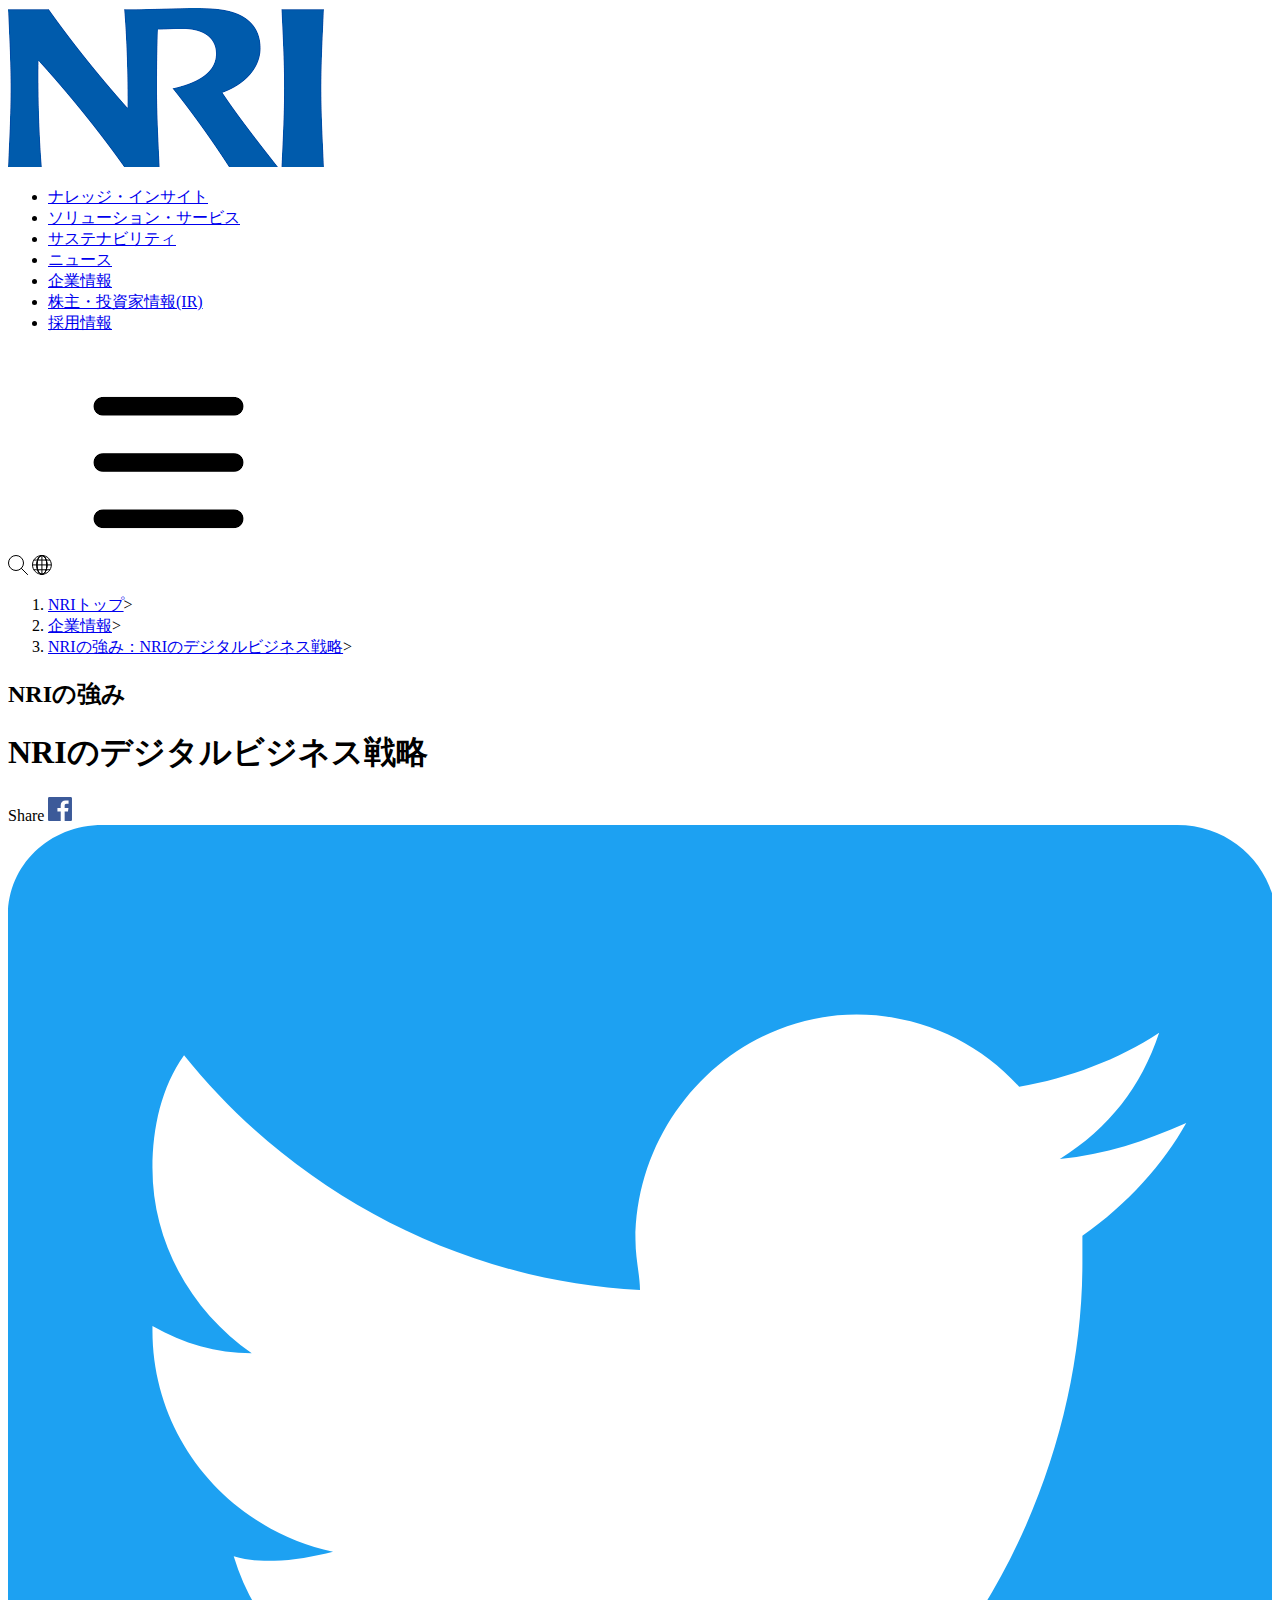
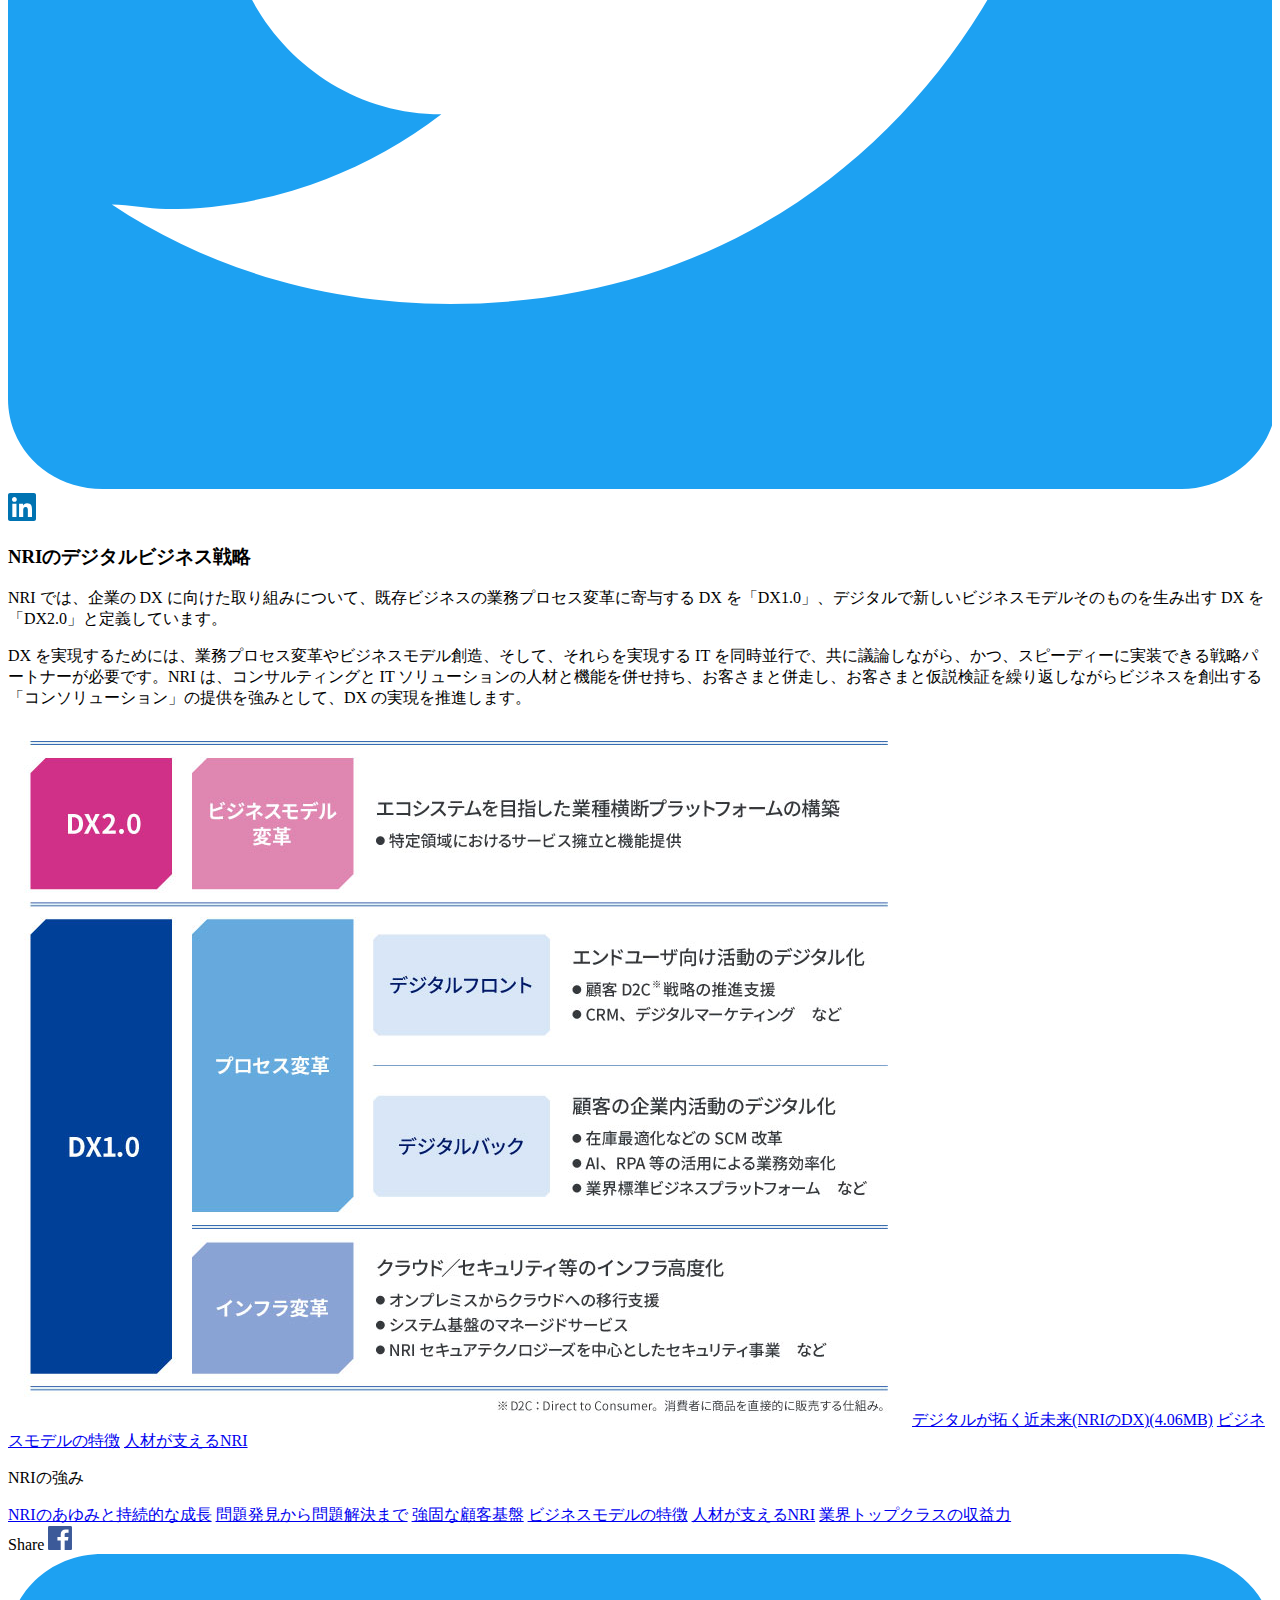
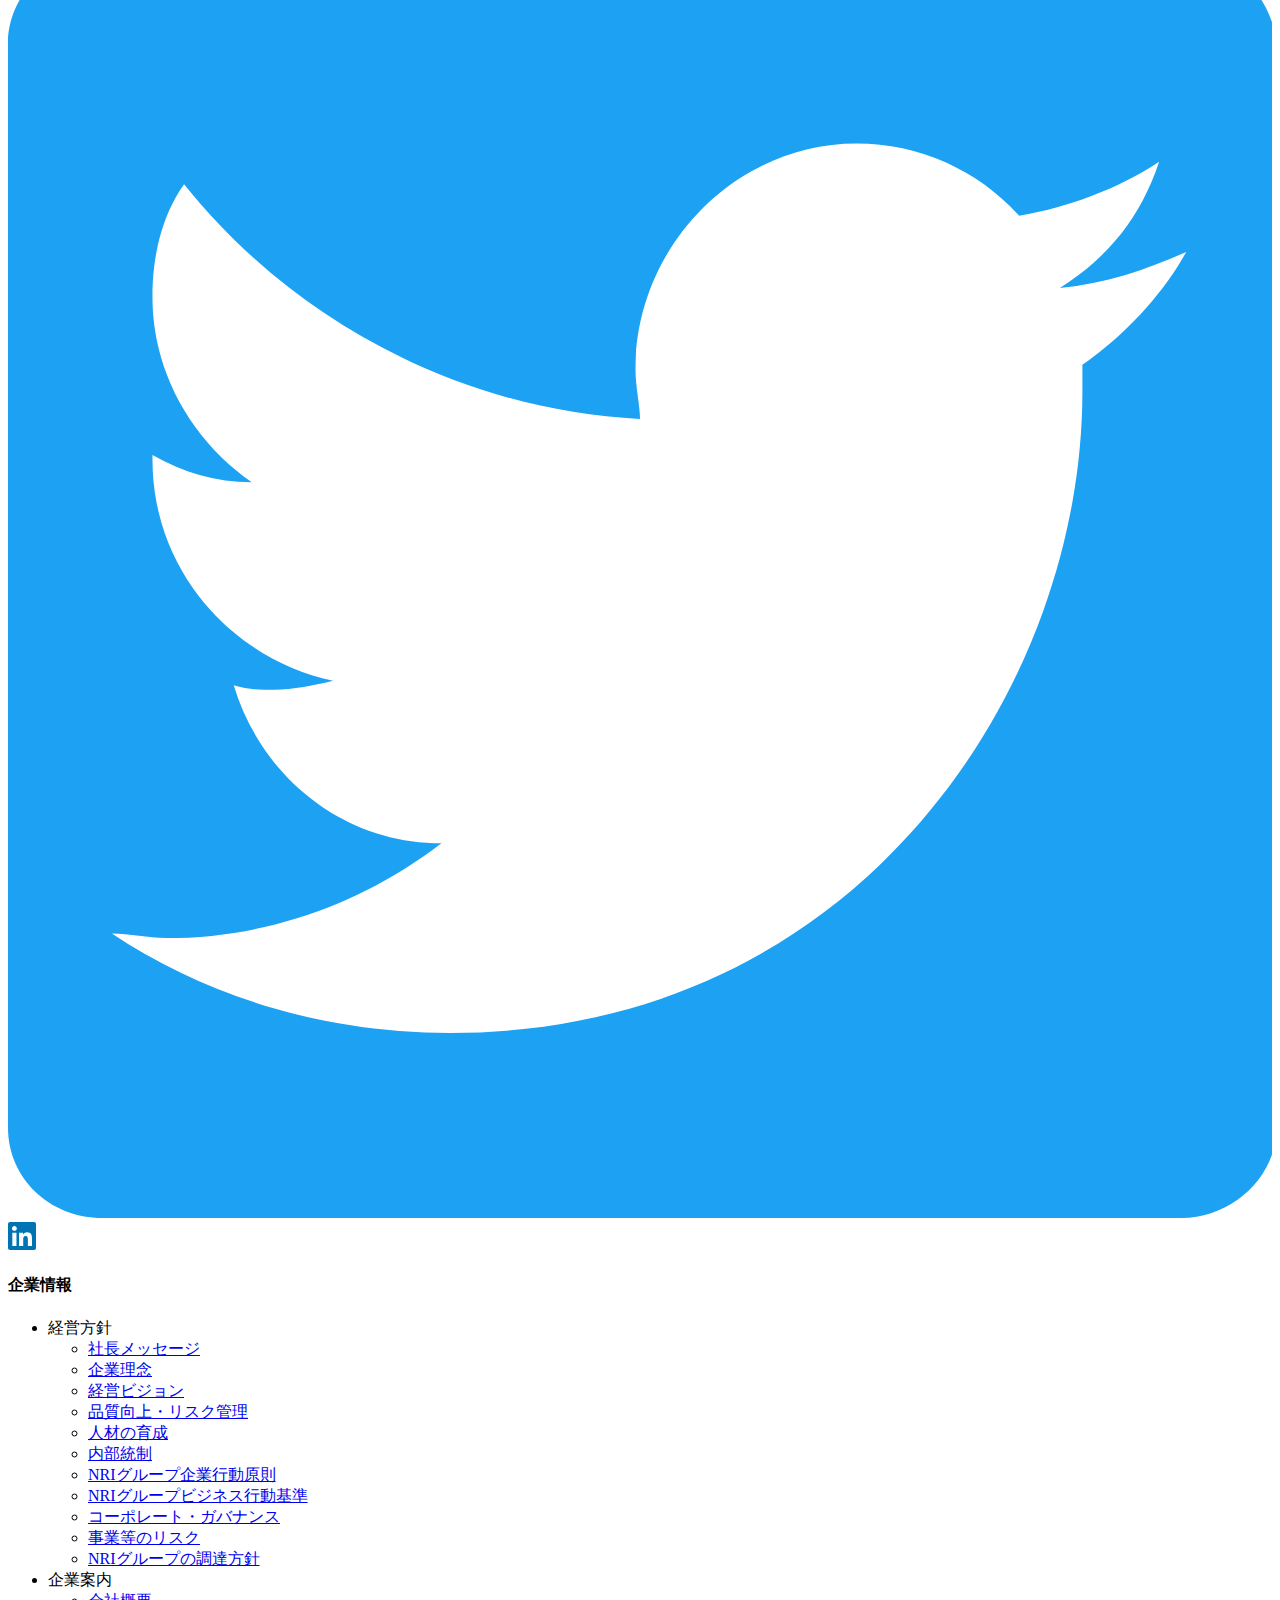
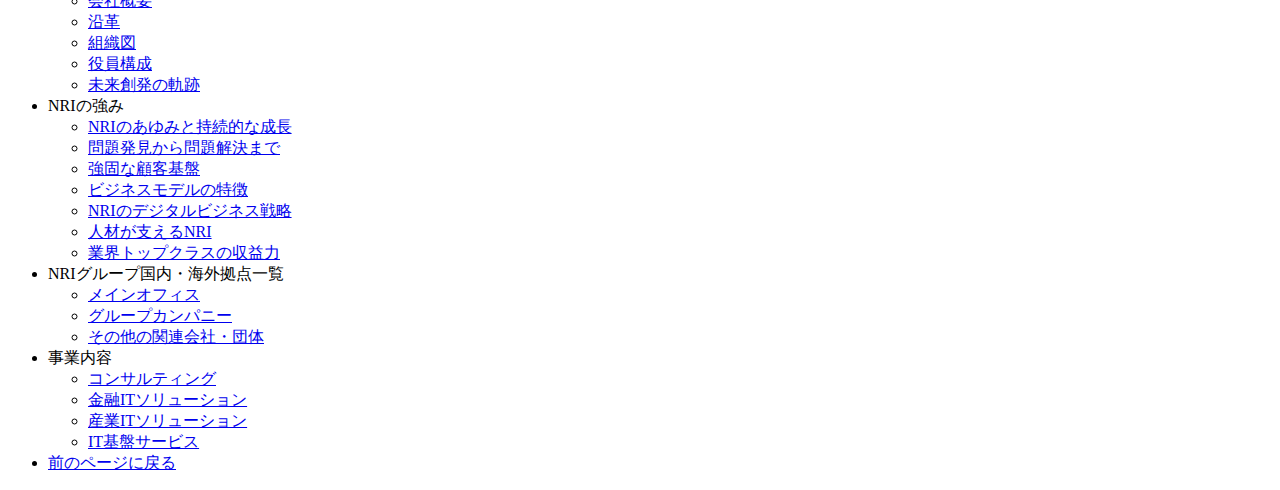
==== nri/index.html @ a7d49570 "main部分の作成" ====
<!DOCTYPE html>
<html lang="ja">
<head>
    <meta charset="UTF-8">
    <meta name="viewport" content="width=device-width, initial-scale=1.0">
    <title>NRIの強み：ビジネスモデルの特徴｜企業情報｜野村総合研究所(NRI)</title>
</head>
<body>
    <header>
        <div class="header-logo">
            <a href="#"><img src="images/logo.png" alt=""></a>
        </div>
        <div class="header-menu">
            <ul>
                <li><a href="#">ナレッジ・インサイト</a></li>
                <li><a href="#">ソリューション・サービス</a></li>
                <li><a href="#">サステナビリティ</a></li>
                <li><a href="#">ニュース</a></li>
                <li><a href="#">企業情報</a></li>
                <li><a href="#">株主・投資家情報(IR)</a></li>
                <li><a href="#">採用情報</a></li>
            </ul>
        </div>
        <div class="header-icon">
            <a href="#"><img src="images/serch-icon.svg" alt=""></a>
            <a href="#"><img src="images/earth-icon.svg" alt=""></a>
            <a href="#"><img src="images/menu-icon.png" alt=""></a>
        </div>
    </header>
    <main>
        <article>
            <div class="heading-wrapper">
                <div class="heading-sitemap">
                    <ol>
                        <li><a href="#">NRIトップ</a>></li>
                        <li><a href="#">企業情報</a>></li>
                        <li><a href="#">NRIの強み：NRIのデジタルビジネス戦略</a>></li>
                    </ol>
                </div>
                <div class="heading">
                    <h2>NRIの強み</h2>
                    <h1>NRIのデジタルビジネス戦略</h1>
                </div>
            </div>
            <div class="contents-wrapper">
                <div class="share">
                    Share
                    <a href="#"><img src="images/fb-icon.svg" alt=""></a>
                    <a href="#"><img src="images/tw-icon.svg" alt=""></a>
                    <a href="#"><img src="images/li-icon.svg" alt=""></a>
                </div>
                <div class="contents">
                    <h3>NRIのデジタルビジネス戦略</h3>
                    <p>NRI では、企業の DX に向けた取り組みについて、既存ビジネスの業務プロセス変革に寄与する DX を「DX1.0」、デジタルで新しいビジネスモデルそのものを生み出す DX を「DX2.0」と定義しています。</p>
                    <p>DX を実現するためには、業務プロセス変革やビジネスモデル創造、そして、それらを実現する IT を同時並行で、共に議論しながら、かつ、スピーディーに実装できる戦略パートナーが必要です。NRI は、コンサルティングと IT ソリューションの人材と機能を併せ持ち、お客さまと併走し、お客さまと仮説検証を繰り返しながらビジネスを創出する「コンソリューション」の提供を強みとして、DX の実現を推進します。</p>
                    <img src="images/main.jpg" alt="">
                    <a class="btn" href="#">デジタルが拓く近未来(NRIのDX)(4.06MB)</a>
                    <a href="#">ビジネスモデルの特徴</a>
                    <a href="#">人材が支えるNRI</a>
                    <div class="link-area">
                        <p>NRIの強み</p>
                        <a href="#">NRIのあゆみと持続的な成長</a>
                        <a href="#">問題発見から問題解決まで</a>
                        <a href="#">強固な顧客基盤</a>
                        <a href="#">ビジネスモデルの特徴</a>
                        <a href="#">人材が支えるNRI</a>
                        <a href="#">業界トップクラスの収益力</a>
                    </div>
                    <div class="share">
                        Share
                        <a href="#"><img src="images/fb-icon.svg" alt=""></a>
                        <a href="#"><img src="images/tw-icon.svg" alt=""></a>
                        <a href="#"><img src="images/li-icon.svg" alt=""></a>
                    </div>
                </div>
            </div>
        </article>
        <section>
            <h4>企業情報</h4>
            <ul>
                <li>経営方針</li>
                <ul>
                    <li><a href="#">社長メッセージ</a></li>
                    <li><a href="#">企業理念</a></li>
                    <li><a href="#">経営ビジョン</a></li>
                    <li><a href="#">品質向上・リスク管理</a></li>
                    <li><a href="#">人材の育成</a></li>
                    <li><a href="#">内部統制</a></li>
                    <li><a href="#">NRIグループ企業行動原則</a></li>
                    <li><a href="#">NRIグループビジネス行動基準</a></li>
                    <li><a href="#">コーポレート・ガバナンス</a></li>
                    <li><a href="#">事業等のリスク</a></li>
                    <li><a href="#">NRIグループの調達方針</a></li>
                </ul>
                <li>企業案内</li>
                <ul>
                    <li><a href="#">会社概要</a></li>
                    <li><a href="#">沿革</a></li>
                    <li><a href="#">組織図</a></li>
                    <li><a href="#">役員構成</a></li>
                    <li><a href="#">未来創発の軌跡</a></li>
                </ul>
                <li>NRIの強み</li>
                <ul>
                    <li><a href="#">NRIのあゆみと持続的な成長</a></li>
                    <li><a href="#">問題発見から問題解決まで</a></li>
                    <li><a href="#">強固な顧客基盤</a></li>
                    <li><a href="#">ビジネスモデルの特徴</a></li>
                    <li><a href="#">NRIのデジタルビジネス戦略</a></li>
                    <li><a href="#">人材が支えるNRI</a></li>
                    <li><a href="#">業界トップクラスの収益力</a></li>
                </ul>
                <li>NRIグループ国内・海外拠点一覧</li>
                <ul>
                    <li><a href="#">メインオフィス</a></li>
                    <li><a href="#">グループカンパニー</a></li>
                    <li><a href="#">その他の関連会社・団体</a></li>
                </ul>
                <li>事業内容</li>
                <ul>
                    <li><a href="#">コンサルティング</a></li>
                    <li><a href="#">金融ITソリューション</a></li>
                    <li><a href="#">産業ITソリューション</a></li>
                    <li><a href="#">IT基盤サービス</a></li>
                </ul>
                <li><a href="#">前のページに戻る</a></li>
            </ul>
        </section>
    </main>
    <footer>

    </footer>
</body>
</html>
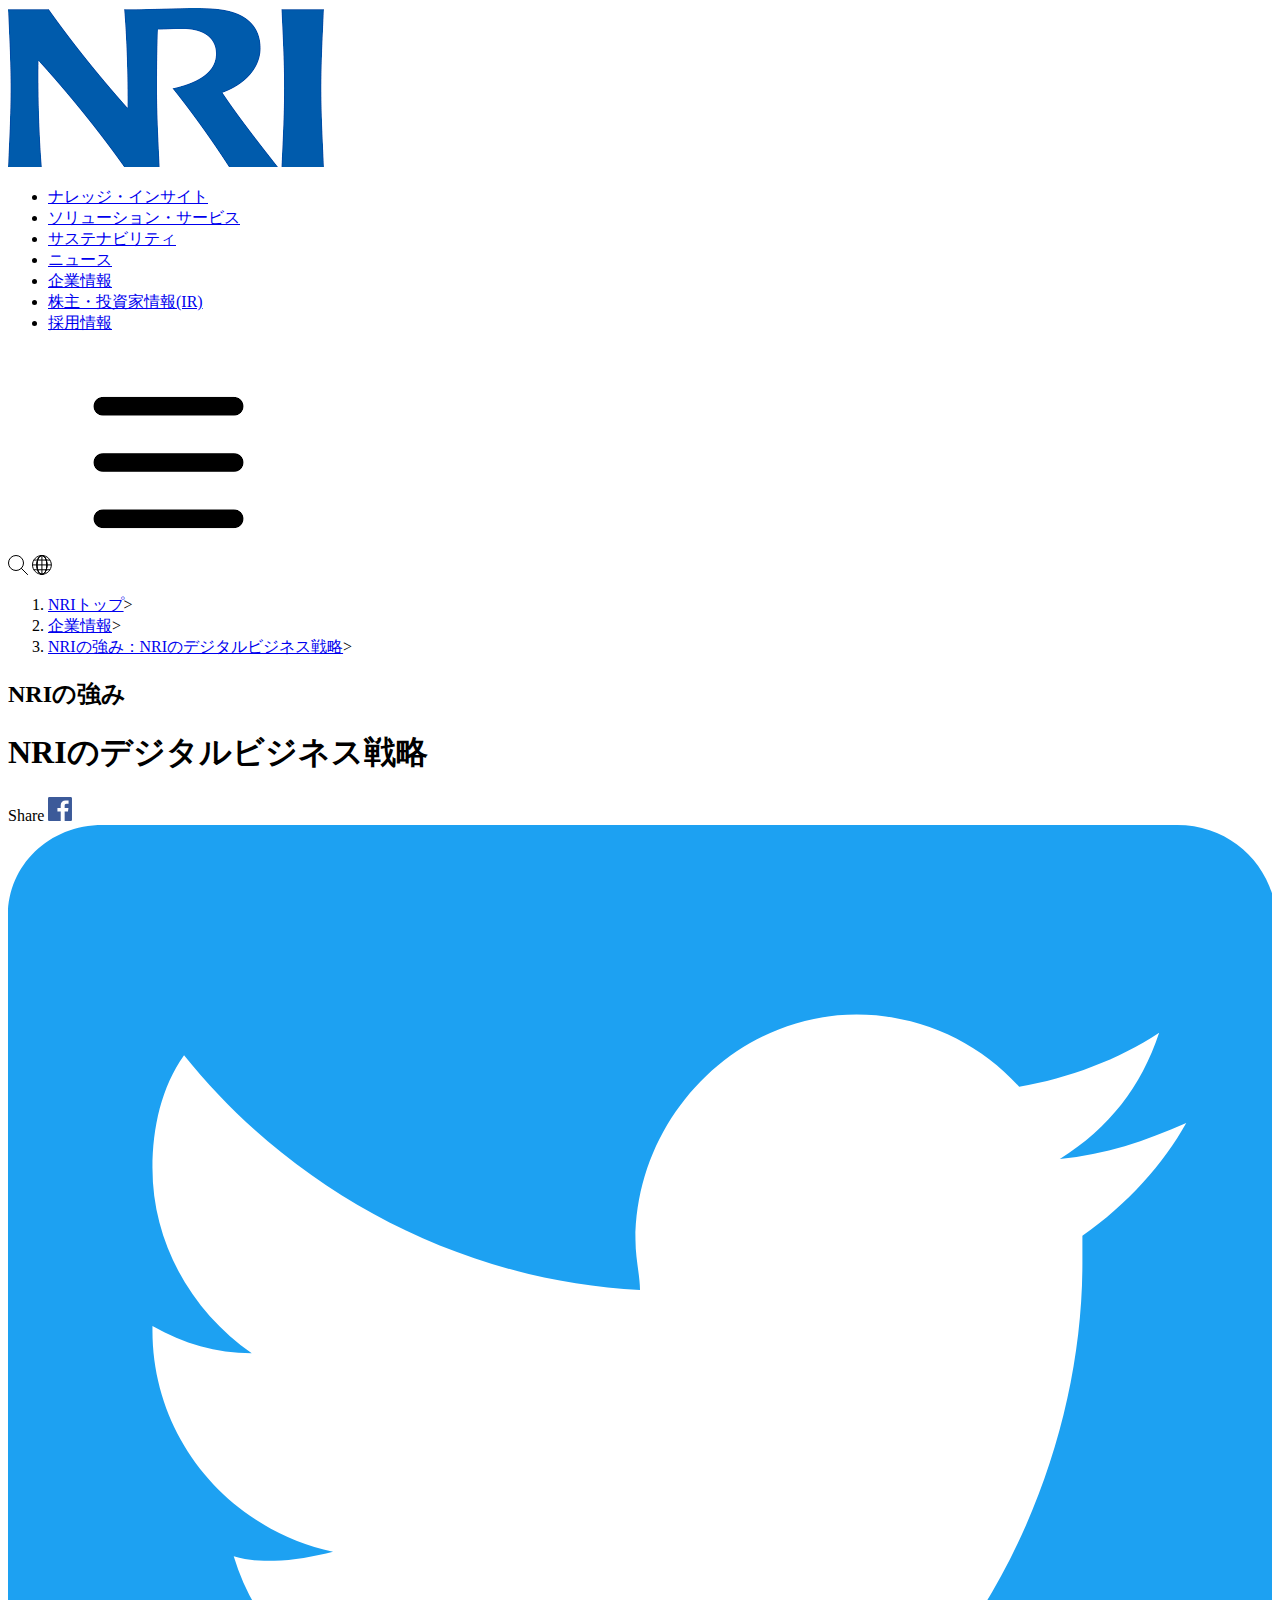
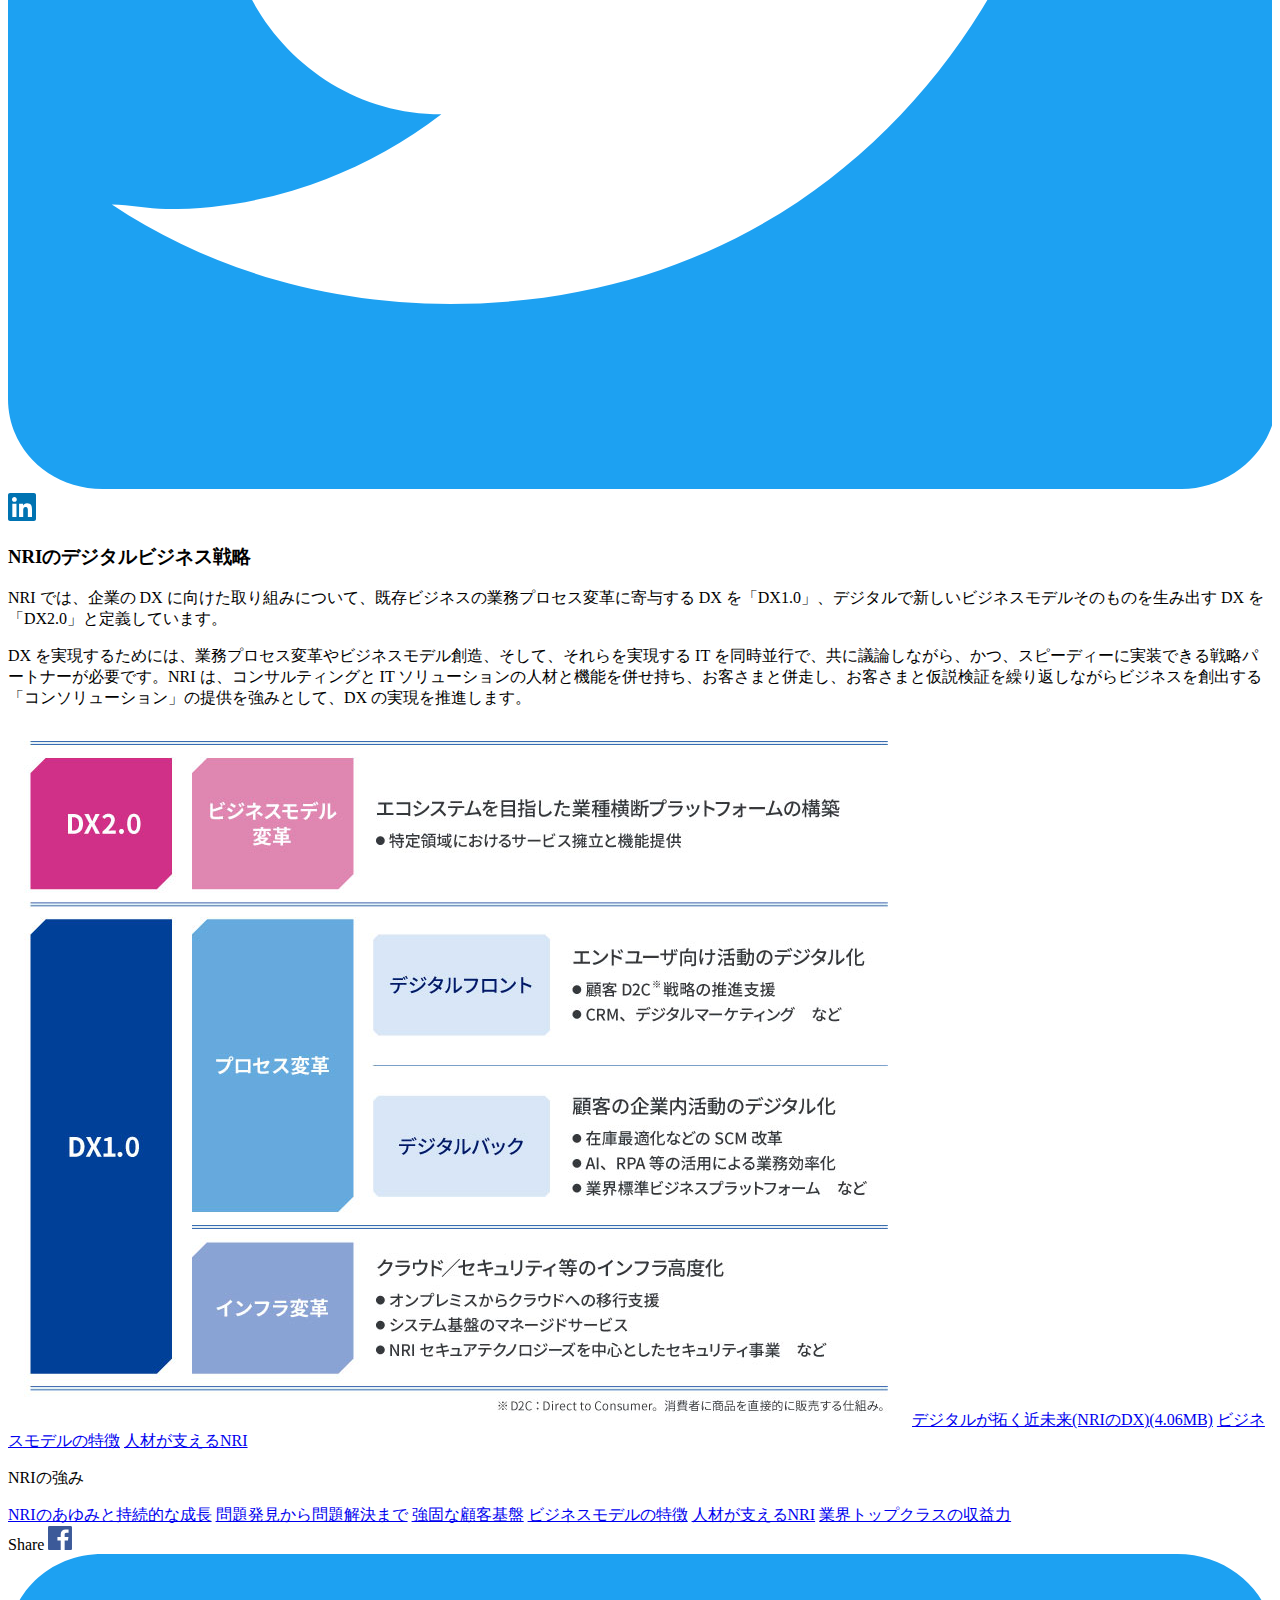
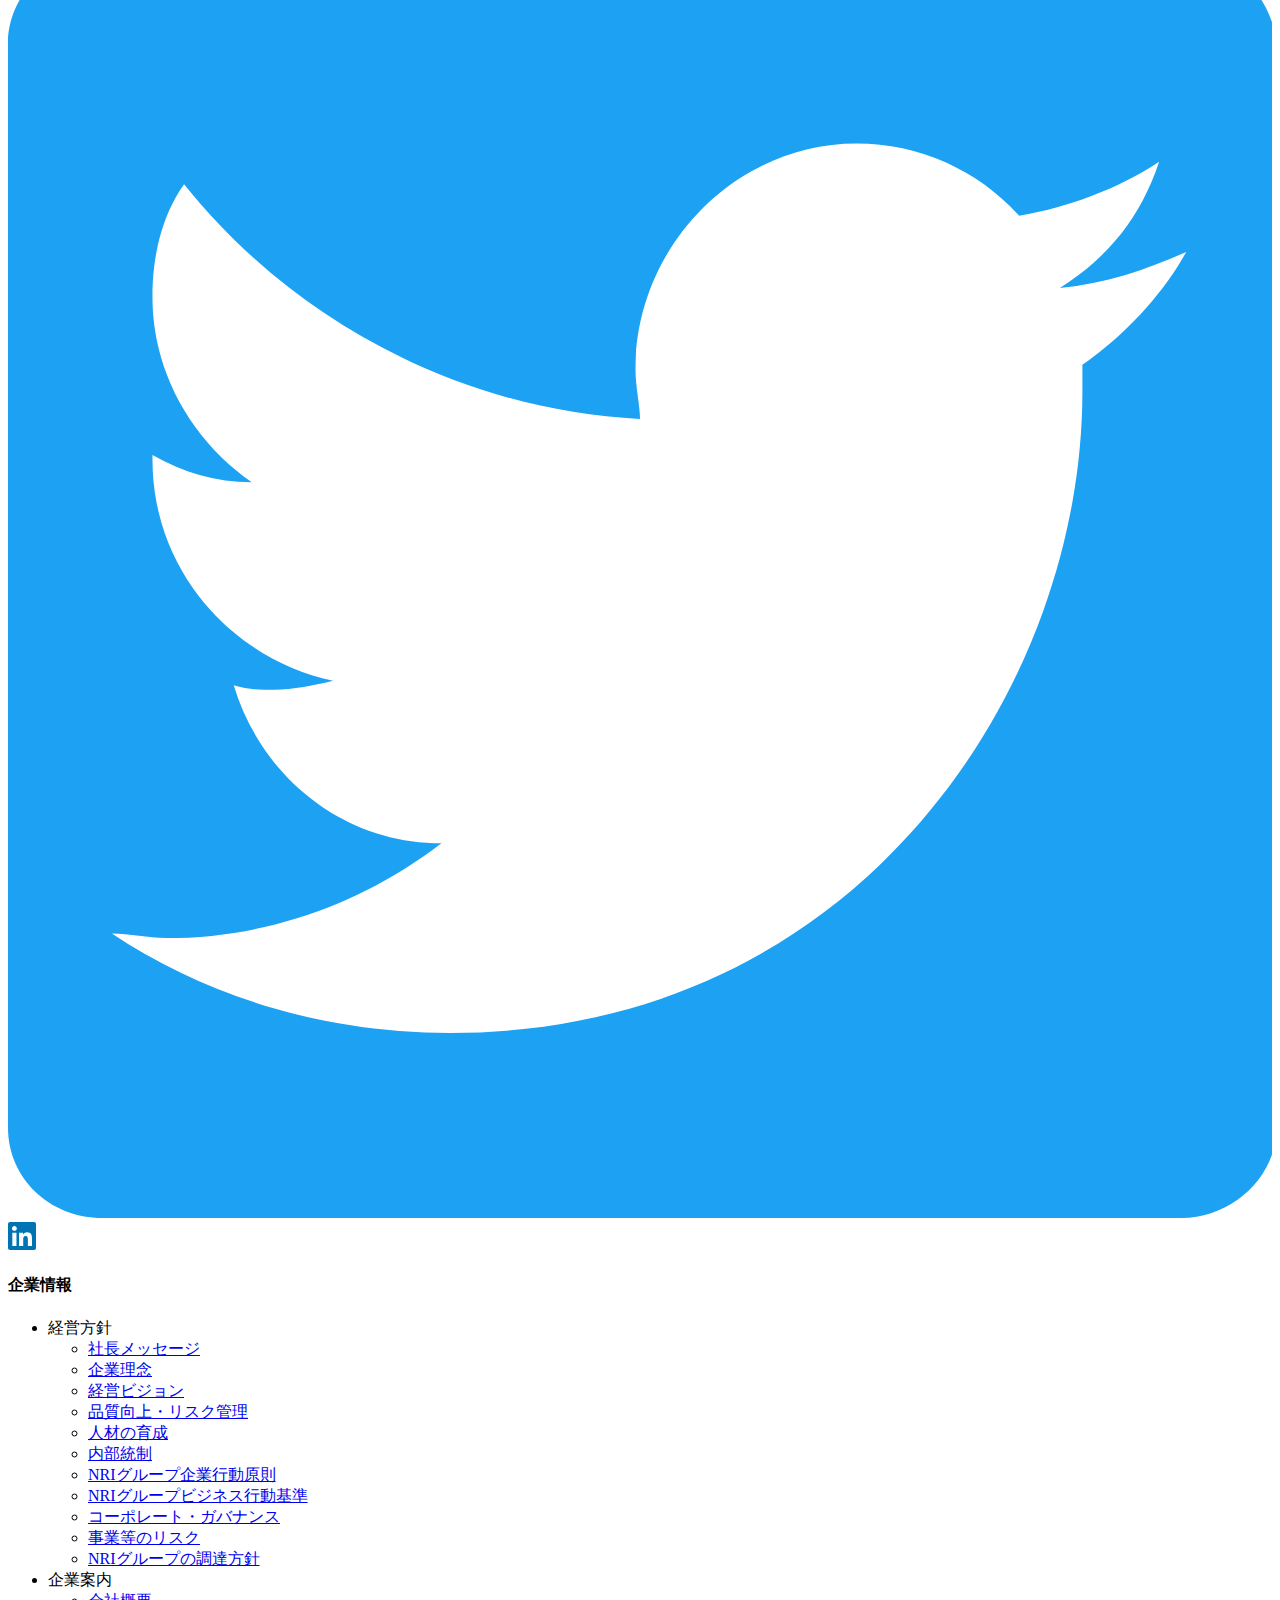
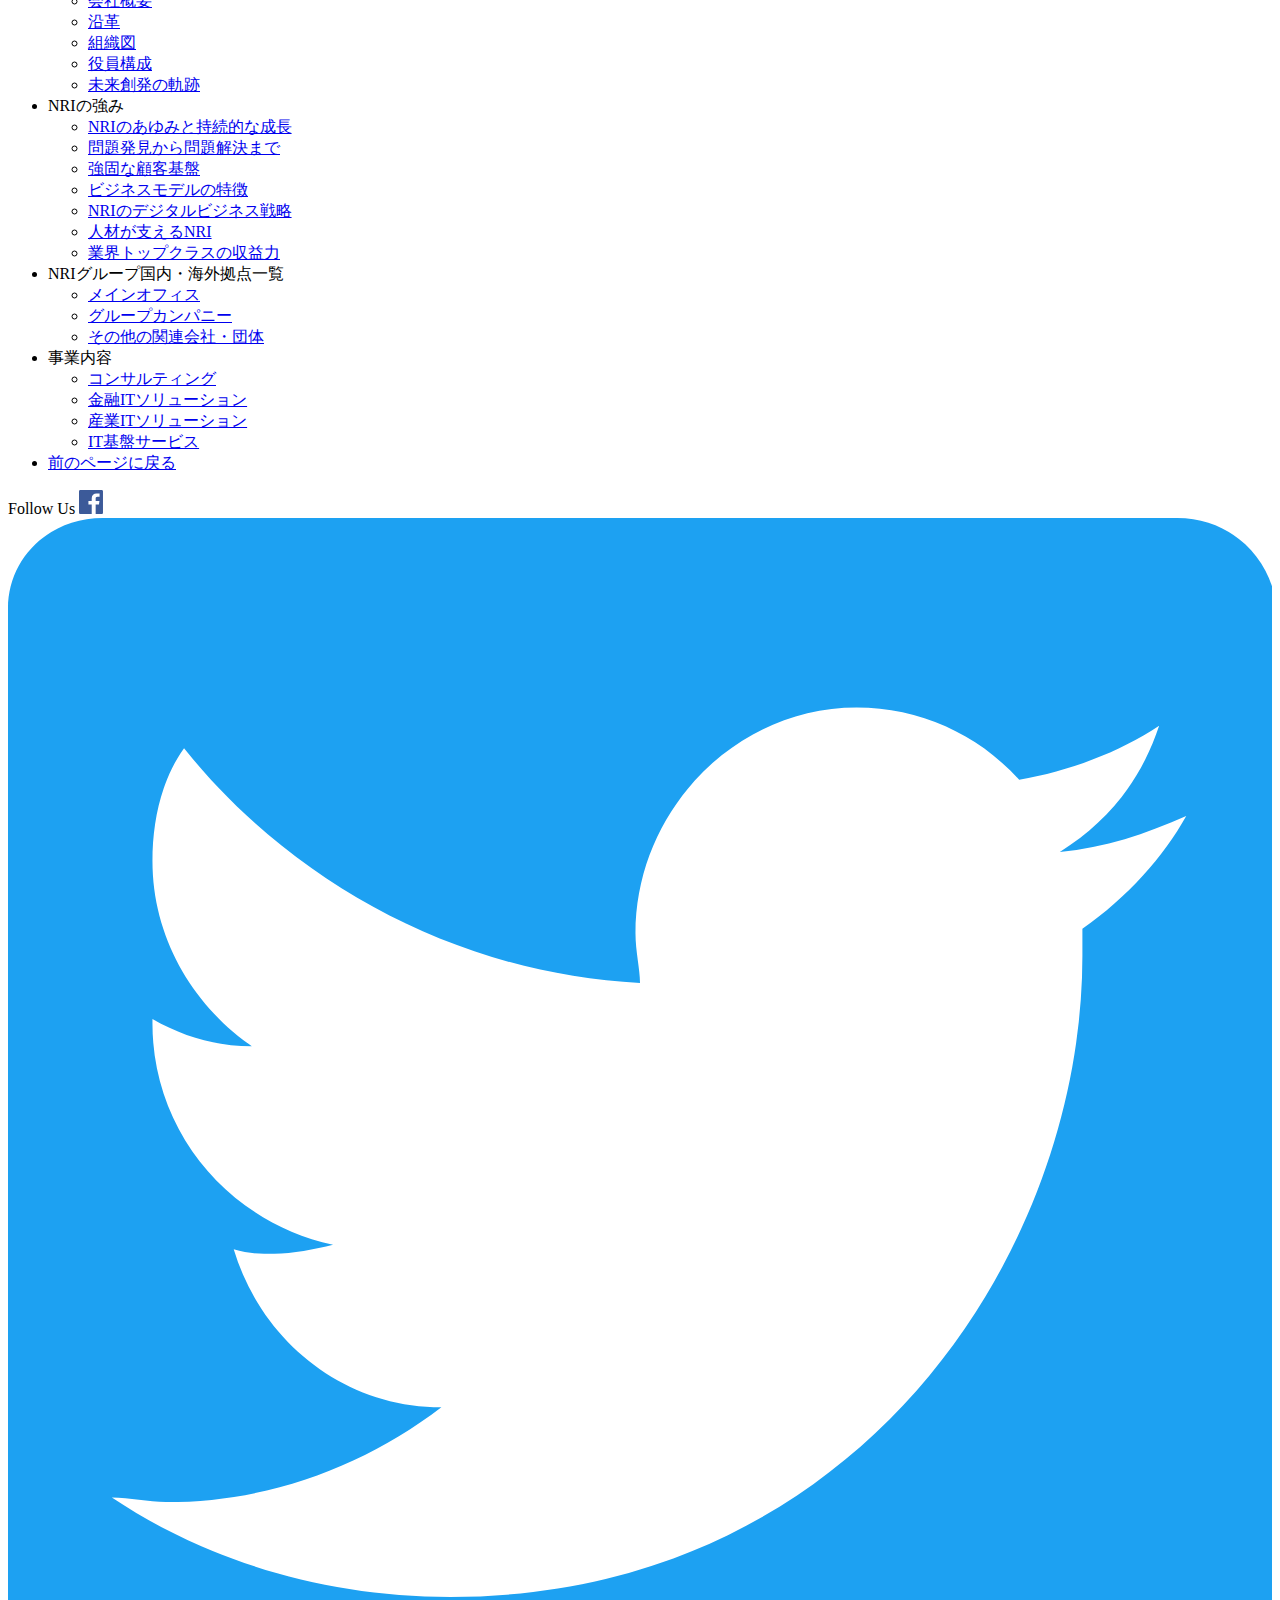
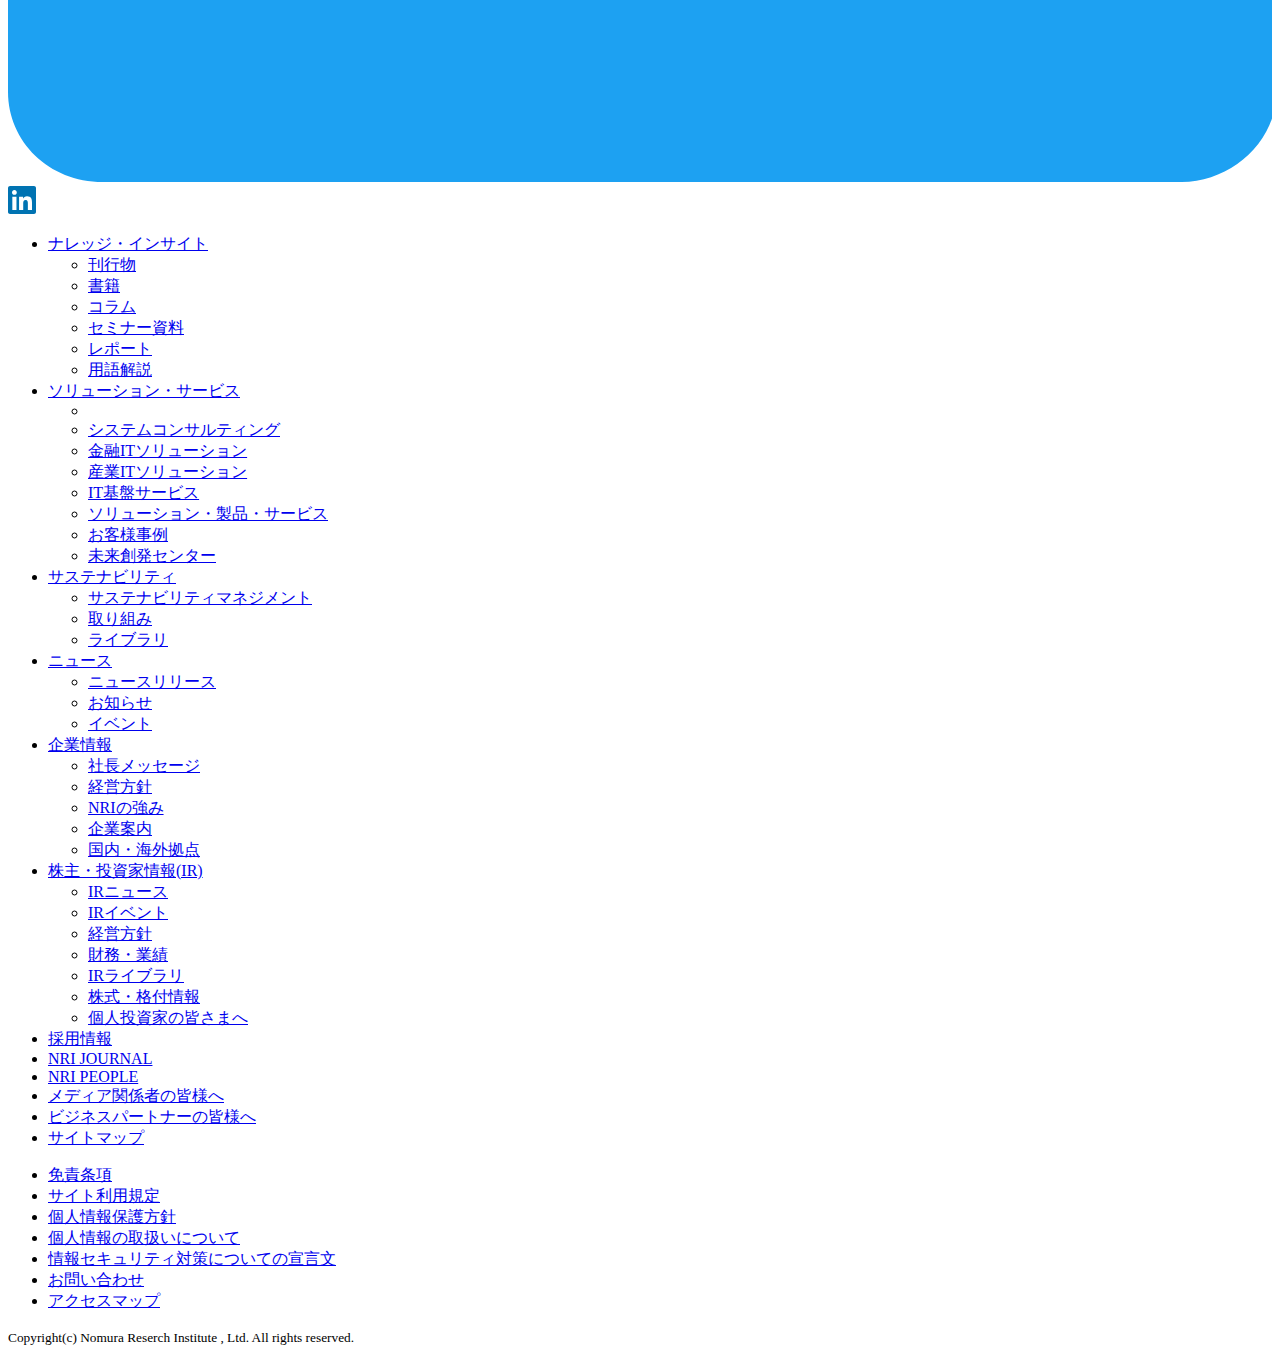
==== commit 13b117b1: "footer部分の作成" ====
--- a/nri/index.html
+++ b/nri/index.html
@@ -128,7 +128,84 @@
         </section>
     </main>
     <footer>
-
+        <div class="follow-us">
+            Follow Us
+            <a href="#"><img src="images/fb-icon.svg" alt=""></a>
+            <a href="#"><img src="images/tw-icon.svg" alt=""></a>
+            <a href="#"><img src="images/li-icon.svg" alt=""></a>
+        </div>
+        <div class="sitemap">
+            <ul>
+                <li><a href="#">ナレッジ・インサイト</a></li>
+                <ul>
+                    <li><a href="#">刊行物</a></li>
+                    <li><a href="#">書籍</a></li>
+                    <li><a href="#">コラム</a></li>
+                    <li><a href="#">セミナー資料</a></li>
+                    <li><a href="#">レポート</a></li>
+                    <li><a href="#">用語解説</a></li>
+                </ul>
+                <li><a href="#">ソリューション・サービス</a></li>
+                <ul>
+                    <li><a href="#"マネジメントコンサルティング</a></li>
+                    <li><a href="#">システムコンサルティング</a></li>
+                    <li><a href="#">金融ITソリューション</a></li>
+                    <li><a href="#">産業ITソリューション</a></li>
+                    <li><a href="#">IT基盤サービス</a></li>
+                    <li><a href="#">ソリューション・製品・サービス</a></li>
+                    <li><a href="#">お客様事例</a></li>
+                    <li><a href="#">未来創発センター</a></li>
+                </ul>
+                <li><a href="#">サステナビリティ</a></li>
+                <ul>
+                    <li><a href="#">サステナビリティマネジメント</a></li>
+                    <li><a href="#">取り組み</a></li>
+                    <li><a href="#">ライブラリ</a></li>
+                </ul>
+                <li><a href="#">ニュース</a></li>
+                <ul>
+                    <li><a href="#">ニュースリリース</a></li>
+                    <li><a href="#">お知らせ</a></li>
+                    <li><a href="#">イベント</a></li>
+                </ul>
+                <li><a href="#">企業情報</a></li>
+                <ul>
+                    <li><a href="#">社長メッセージ</a></li>
+                    <li><a href="#">経営方針</a></li>
+                    <li><a href="#">NRIの強み</a></li>
+                    <li><a href="#">企業案内</a></li>
+                    <li><a href="#">国内・海外拠点</a></li>
+                </ul>
+                <li><a href="#">株主・投資家情報(IR)</a></li>
+                <ul>
+                    <li><a href="#">IRニュース</a></li>
+                    <li><a href="#">IRイベント</a></li>
+                    <li><a href="#">経営方針</a></li>
+                    <li><a href="#">財務・業績</a></li>
+                    <li><a href="#">IRライブラリ</a></li>
+                    <li><a href="#">株式・格付情報</a></li>
+                    <li><a href="#">個人投資家の皆さまへ</a></li>
+                </ul>
+                <li><a href="#">採用情報</a></li>
+                <li><a href="#">NRI JOURNAL</a></li>
+                <li><a href="#">NRI PEOPLE</a></li>
+                <li><a href="#">メディア関係者の皆様へ</a></li>
+                <li><a href="#">ビジネスパートナーの皆様へ</a></li>
+                <li><a href="#">サイトマップ</a></li>
+            </ul>
+        </div>
+        <div footer-list>
+            <ul>
+                <li><a href="#">免責条項</a></li>
+                <li><a href="#">サイト利用規定</a></li>
+                <li><a href="#">個人情報保護方針</a></li>
+                <li><a href="#">個人情報の取扱いについて</a></li>
+                <li><a href="#">情報セキュリティ対策についての宣言文</a></li>
+                <li><a href="#">お問い合わせ</a></li>
+                <li><a href="#">アクセスマップ</a></li>
+            </ul>
+            <small>Copyright(c) Nomura Reserch Institute , Ltd. All rights reserved.</small>
+        </div>
     </footer>
 </body>
 </html>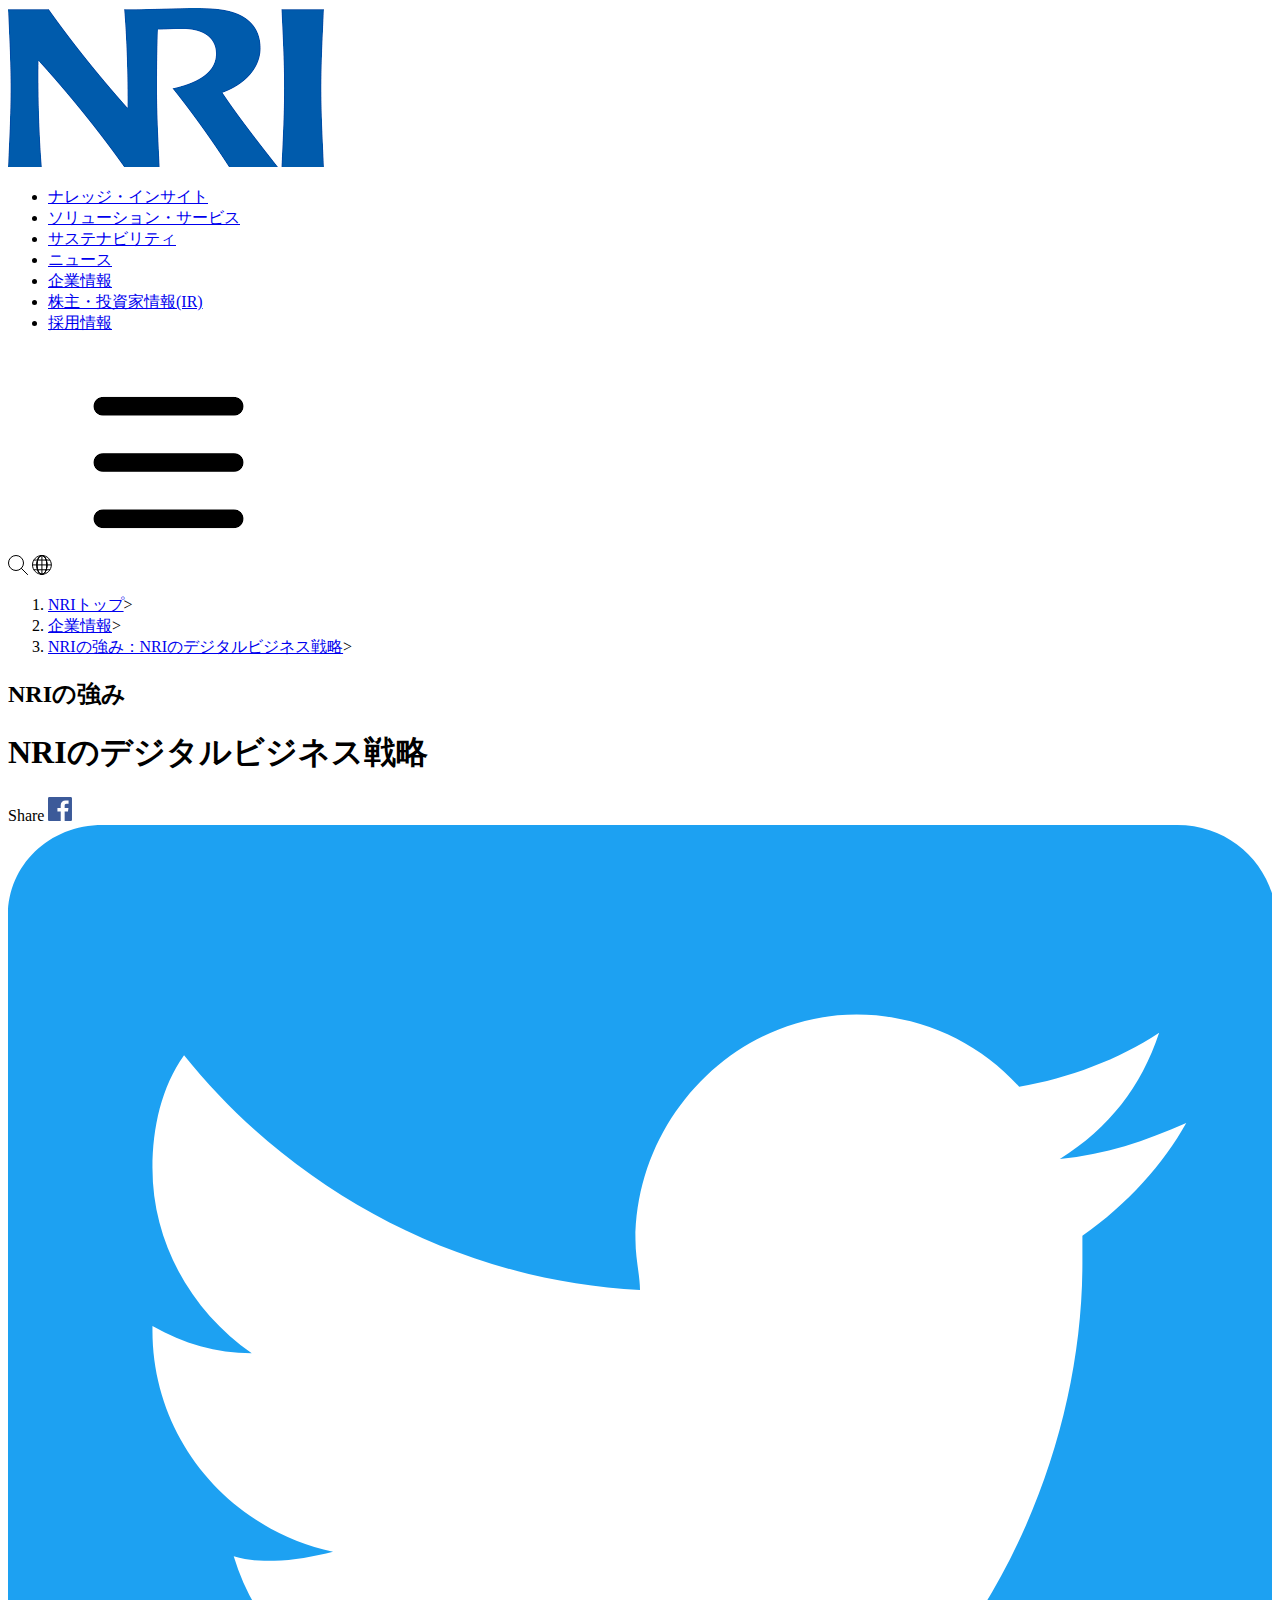
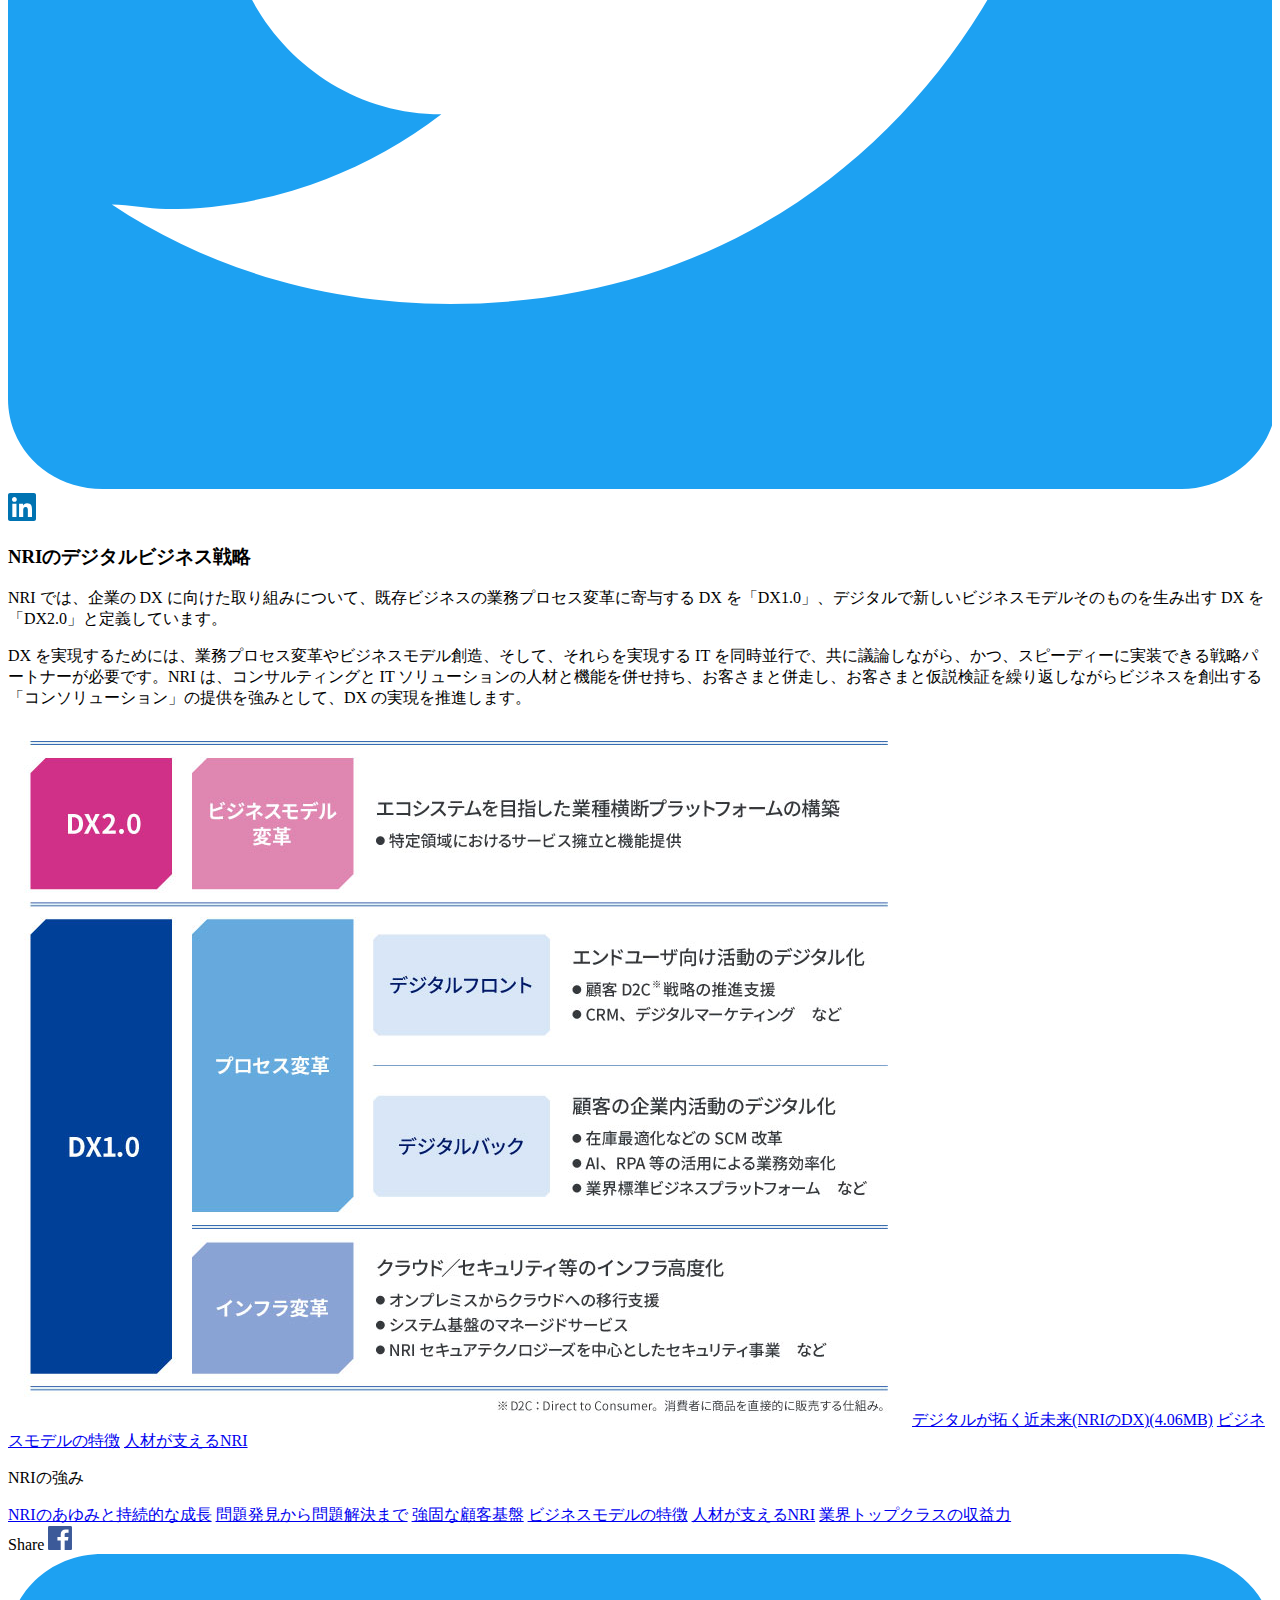
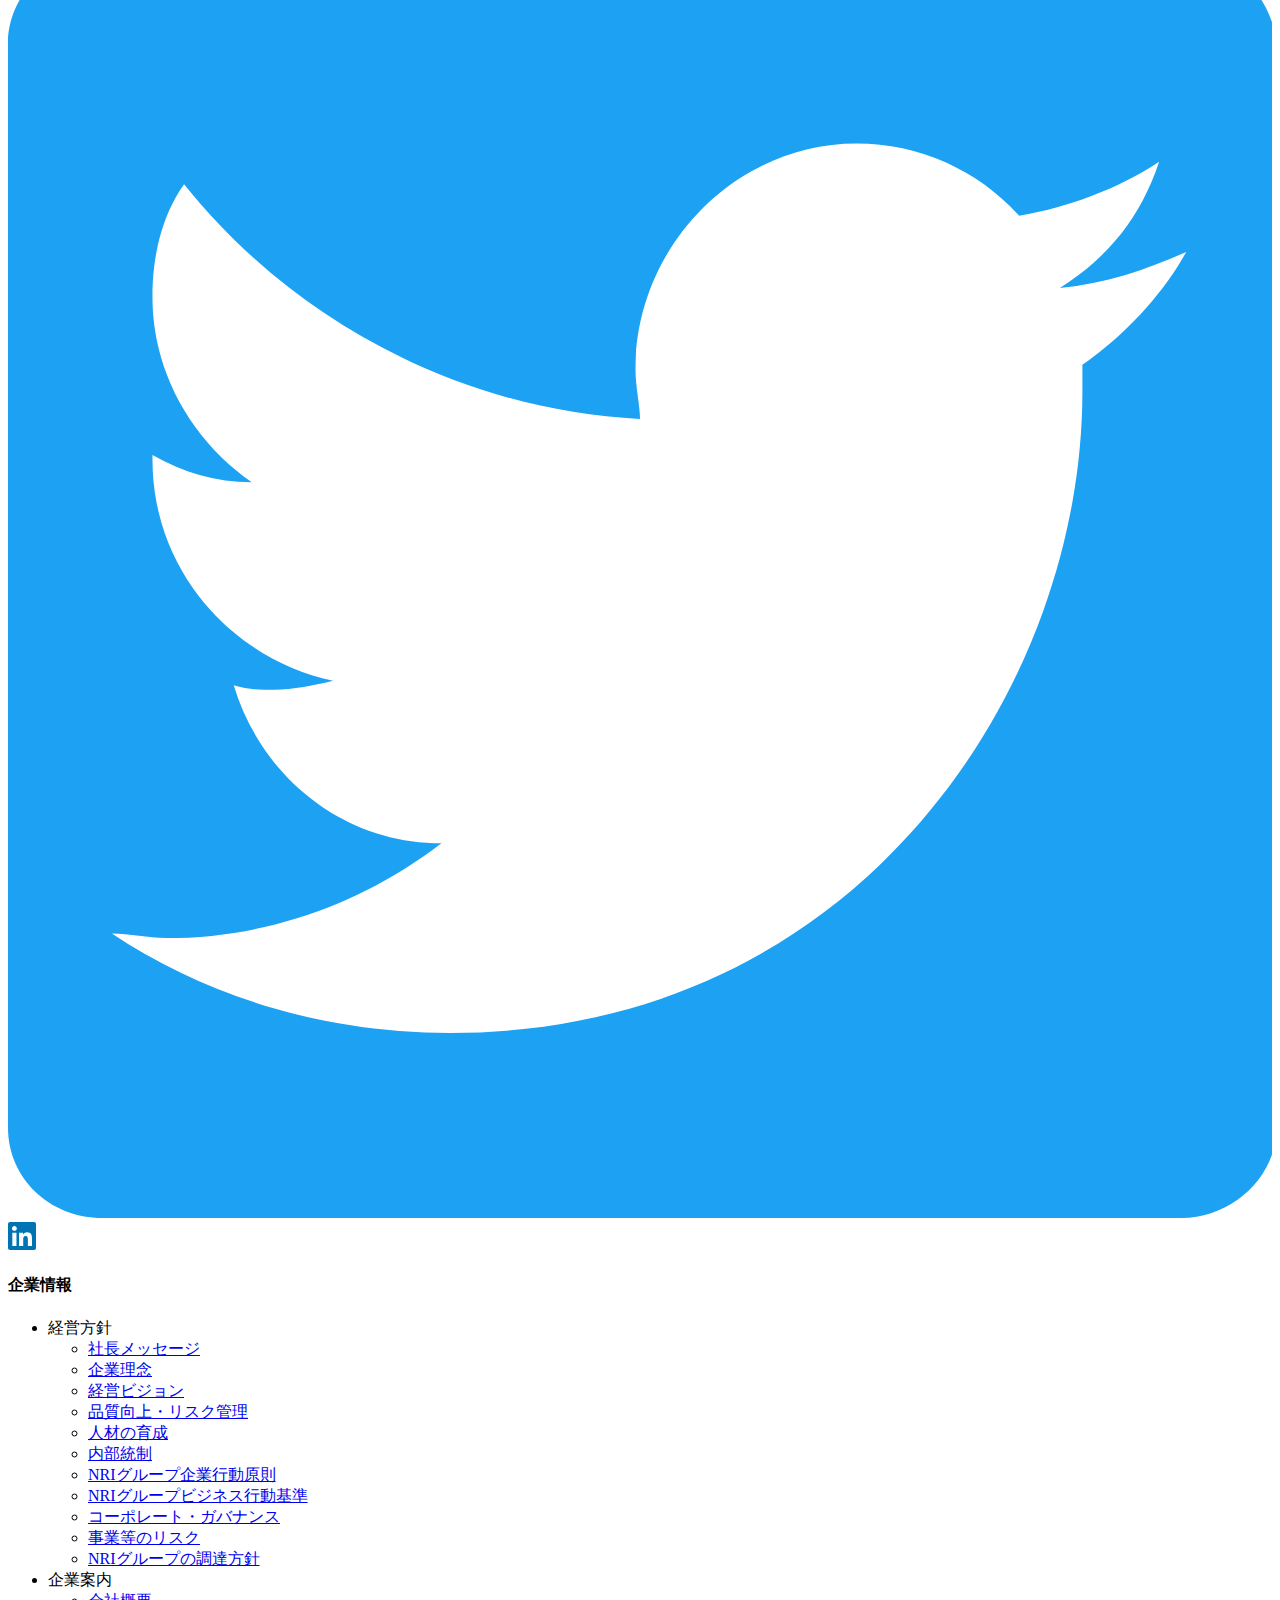
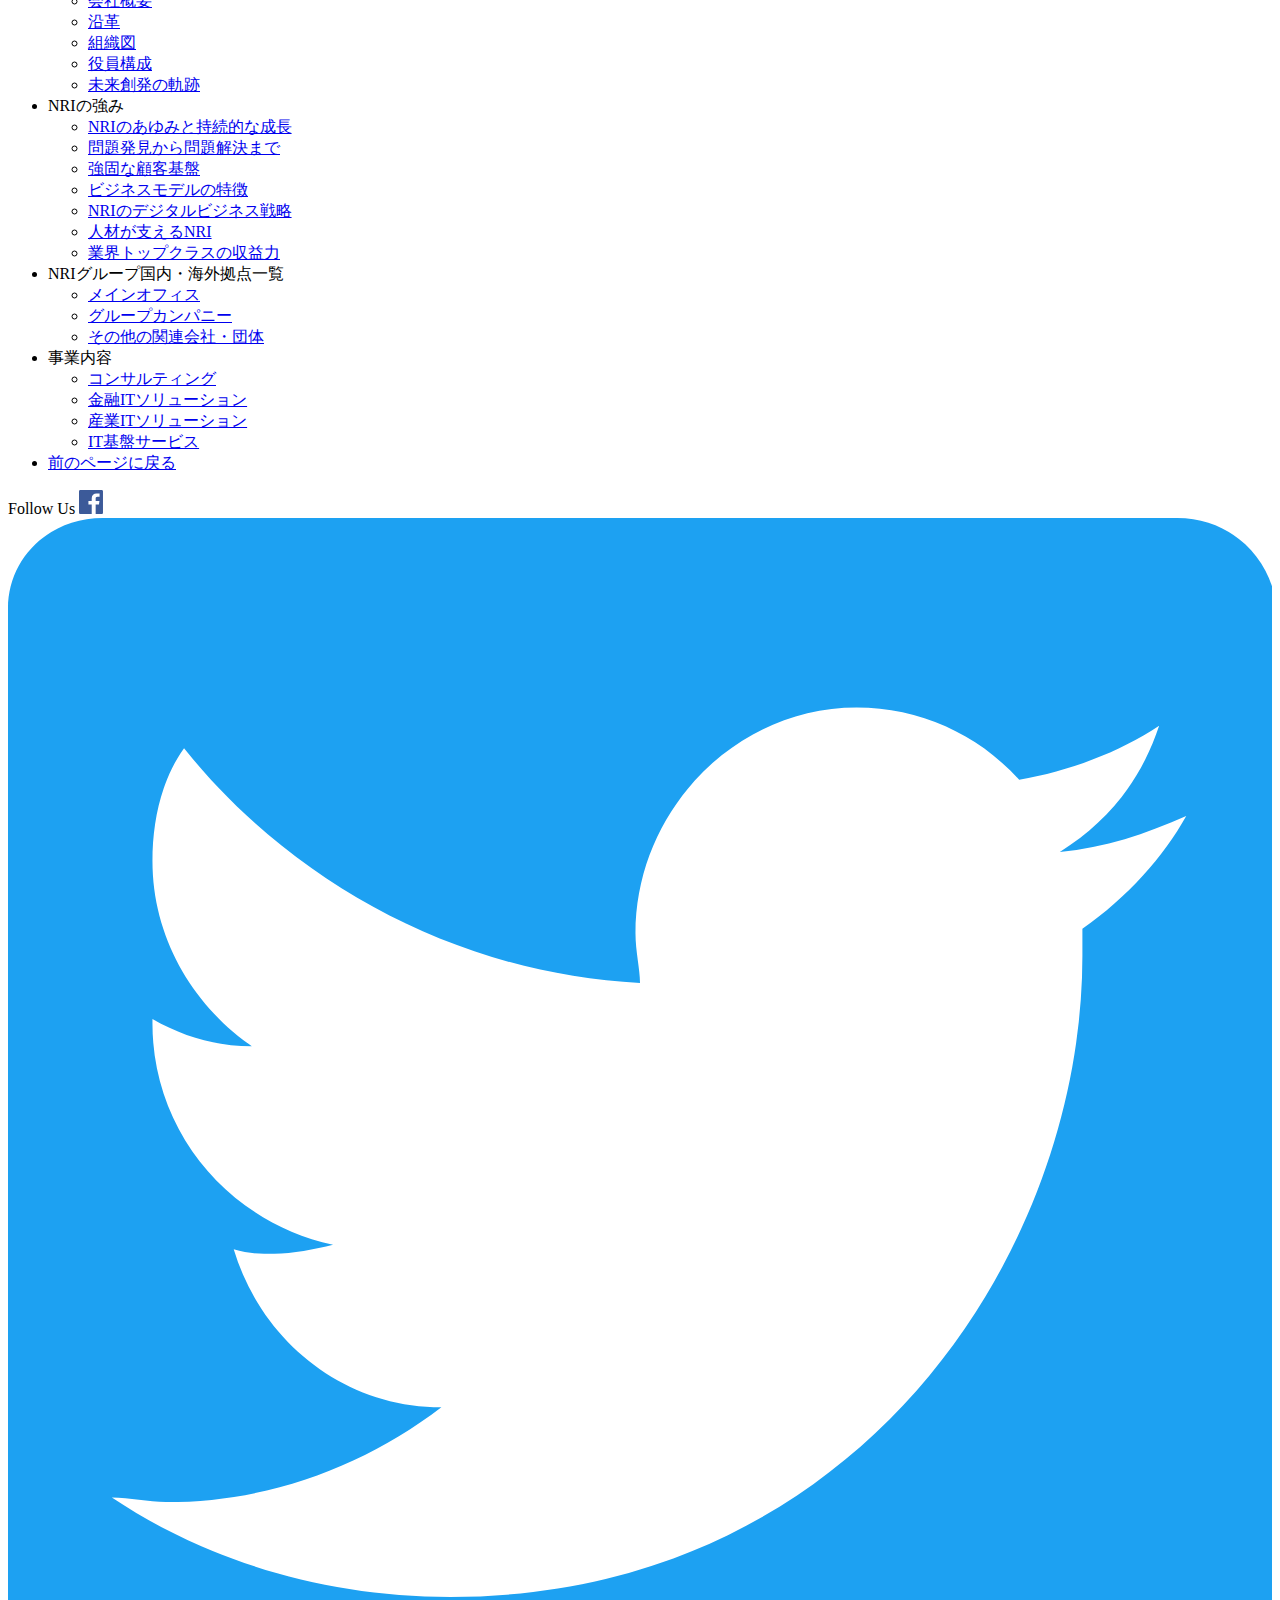
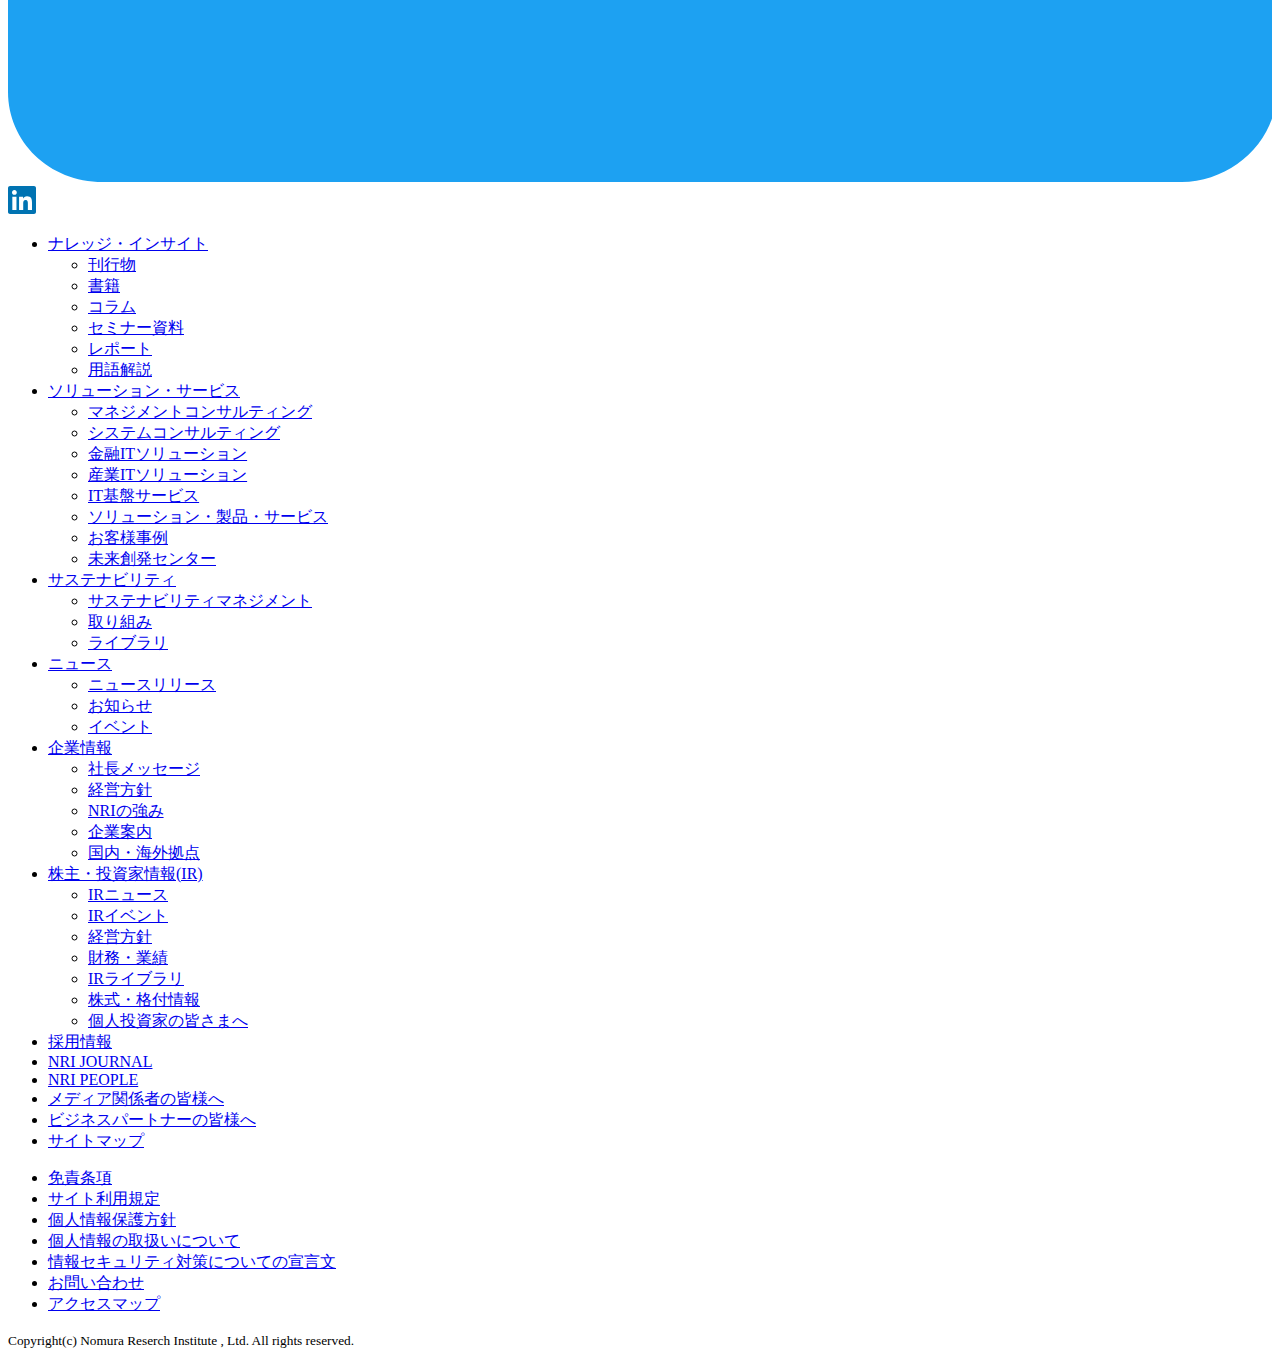
==== commit be5f7717: "HTML Chekerでの修正" ====
--- a/nri/index.html
+++ b/nri/index.html
@@ -78,51 +78,56 @@
         <section>
             <h4>企業情報</h4>
             <ul>
-                <li>経営方針</li>
-                <ul>
-                    <li><a href="#">社長メッセージ</a></li>
-                    <li><a href="#">企業理念</a></li>
-                    <li><a href="#">経営ビジョン</a></li>
-                    <li><a href="#">品質向上・リスク管理</a></li>
-                    <li><a href="#">人材の育成</a></li>
-                    <li><a href="#">内部統制</a></li>
-                    <li><a href="#">NRIグループ企業行動原則</a></li>
-                    <li><a href="#">NRIグループビジネス行動基準</a></li>
-                    <li><a href="#">コーポレート・ガバナンス</a></li>
-                    <li><a href="#">事業等のリスク</a></li>
-                    <li><a href="#">NRIグループの調達方針</a></li>
-                </ul>
-                <li>企業案内</li>
-                <ul>
-                    <li><a href="#">会社概要</a></li>
-                    <li><a href="#">沿革</a></li>
-                    <li><a href="#">組織図</a></li>
-                    <li><a href="#">役員構成</a></li>
-                    <li><a href="#">未来創発の軌跡</a></li>
-                </ul>
-                <li>NRIの強み</li>
-                <ul>
-                    <li><a href="#">NRIのあゆみと持続的な成長</a></li>
-                    <li><a href="#">問題発見から問題解決まで</a></li>
-                    <li><a href="#">強固な顧客基盤</a></li>
-                    <li><a href="#">ビジネスモデルの特徴</a></li>
-                    <li><a href="#">NRIのデジタルビジネス戦略</a></li>
-                    <li><a href="#">人材が支えるNRI</a></li>
-                    <li><a href="#">業界トップクラスの収益力</a></li>
-                </ul>
-                <li>NRIグループ国内・海外拠点一覧</li>
-                <ul>
-                    <li><a href="#">メインオフィス</a></li>
-                    <li><a href="#">グループカンパニー</a></li>
-                    <li><a href="#">その他の関連会社・団体</a></li>
-                </ul>
-                <li>事業内容</li>
-                <ul>
-                    <li><a href="#">コンサルティング</a></li>
-                    <li><a href="#">金融ITソリューション</a></li>
-                    <li><a href="#">産業ITソリューション</a></li>
-                    <li><a href="#">IT基盤サービス</a></li>
-                </ul>
+                <li>経営方針
+                    <ul>
+                        <li><a href="#">社長メッセージ</a></li>
+                        <li><a href="#">企業理念</a></li>
+                        <li><a href="#">経営ビジョン</a></li>
+                        <li><a href="#">品質向上・リスク管理</a></li>
+                        <li><a href="#">人材の育成</a></li>
+                        <li><a href="#">内部統制</a></li>
+                        <li><a href="#">NRIグループ企業行動原則</a></li>
+                        <li><a href="#">NRIグループビジネス行動基準</a></li>
+                        <li><a href="#">コーポレート・ガバナンス</a></li>
+                        <li><a href="#">事業等のリスク</a></li>
+                        <li><a href="#">NRIグループの調達方針</a></li>
+                    </ul>
+                </li>
+                <li>企業案内
+                    <ul>
+                        <li><a href="#">会社概要</a></li>
+                        <li><a href="#">沿革</a></li>
+                        <li><a href="#">組織図</a></li>
+                        <li><a href="#">役員構成</a></li>
+                        <li><a href="#">未来創発の軌跡</a></li>
+                    </ul>
+                </li>
+                <li>NRIの強み
+                    <ul>
+                        <li><a href="#">NRIのあゆみと持続的な成長</a></li>
+                        <li><a href="#">問題発見から問題解決まで</a></li>
+                        <li><a href="#">強固な顧客基盤</a></li>
+                        <li><a href="#">ビジネスモデルの特徴</a></li>
+                        <li><a href="#">NRIのデジタルビジネス戦略</a></li>
+                        <li><a href="#">人材が支えるNRI</a></li>
+                        <li><a href="#">業界トップクラスの収益力</a></li>
+                    </ul>
+                </li>
+                <li>NRIグループ国内・海外拠点一覧
+                    <ul>
+                        <li><a href="#">メインオフィス</a></li>
+                        <li><a href="#">グループカンパニー</a></li>
+                        <li><a href="#">その他の関連会社・団体</a></li>
+                    </ul>
+                </li>
+                <li>事業内容
+                    <ul>
+                        <li><a href="#">コンサルティング</a></li>
+                        <li><a href="#">金融ITソリューション</a></li>
+                        <li><a href="#">産業ITソリューション</a></li>
+                        <li><a href="#">IT基盤サービス</a></li>
+                    </ul>
+                </li>
                 <li><a href="#">前のページに戻る</a></li>
             </ul>
         </section>
@@ -136,56 +141,62 @@
         </div>
         <div class="sitemap">
             <ul>
-                <li><a href="#">ナレッジ・インサイト</a></li>
-                <ul>
-                    <li><a href="#">刊行物</a></li>
-                    <li><a href="#">書籍</a></li>
-                    <li><a href="#">コラム</a></li>
-                    <li><a href="#">セミナー資料</a></li>
-                    <li><a href="#">レポート</a></li>
-                    <li><a href="#">用語解説</a></li>
-                </ul>
-                <li><a href="#">ソリューション・サービス</a></li>
-                <ul>
-                    <li><a href="#"マネジメントコンサルティング</a></li>
-                    <li><a href="#">システムコンサルティング</a></li>
-                    <li><a href="#">金融ITソリューション</a></li>
-                    <li><a href="#">産業ITソリューション</a></li>
-                    <li><a href="#">IT基盤サービス</a></li>
-                    <li><a href="#">ソリューション・製品・サービス</a></li>
-                    <li><a href="#">お客様事例</a></li>
-                    <li><a href="#">未来創発センター</a></li>
-                </ul>
-                <li><a href="#">サステナビリティ</a></li>
-                <ul>
-                    <li><a href="#">サステナビリティマネジメント</a></li>
-                    <li><a href="#">取り組み</a></li>
-                    <li><a href="#">ライブラリ</a></li>
-                </ul>
-                <li><a href="#">ニュース</a></li>
-                <ul>
-                    <li><a href="#">ニュースリリース</a></li>
-                    <li><a href="#">お知らせ</a></li>
-                    <li><a href="#">イベント</a></li>
-                </ul>
-                <li><a href="#">企業情報</a></li>
-                <ul>
-                    <li><a href="#">社長メッセージ</a></li>
-                    <li><a href="#">経営方針</a></li>
-                    <li><a href="#">NRIの強み</a></li>
-                    <li><a href="#">企業案内</a></li>
-                    <li><a href="#">国内・海外拠点</a></li>
-                </ul>
-                <li><a href="#">株主・投資家情報(IR)</a></li>
-                <ul>
-                    <li><a href="#">IRニュース</a></li>
-                    <li><a href="#">IRイベント</a></li>
-                    <li><a href="#">経営方針</a></li>
-                    <li><a href="#">財務・業績</a></li>
-                    <li><a href="#">IRライブラリ</a></li>
-                    <li><a href="#">株式・格付情報</a></li>
-                    <li><a href="#">個人投資家の皆さまへ</a></li>
-                </ul>
+                <li><a href="#">ナレッジ・インサイト</a>
+                    <ul>
+                        <li><a href="#">刊行物</a></li>
+                        <li><a href="#">書籍</a></li>
+                        <li><a href="#">コラム</a></li>
+                        <li><a href="#">セミナー資料</a></li>
+                        <li><a href="#">レポート</a></li>
+                        <li><a href="#">用語解説</a></li>
+                    </ul>
+                </li>
+                <li><a href="#">ソリューション・サービス</a>
+                    <ul>
+                        <li><a href="#">マネジメントコンサルティング</a></li>
+                        <li><a href="#">システムコンサルティング</a></li>
+                        <li><a href="#">金融ITソリューション</a></li>
+                        <li><a href="#">産業ITソリューション</a></li>
+                        <li><a href="#">IT基盤サービス</a></li>
+                        <li><a href="#">ソリューション・製品・サービス</a></li>
+                        <li><a href="#">お客様事例</a></li>
+                        <li><a href="#">未来創発センター</a></li>
+                    </ul>
+                </li>
+                <li><a href="#">サステナビリティ</a>
+                    <ul>
+                        <li><a href="#">サステナビリティマネジメント</a></li>
+                        <li><a href="#">取り組み</a></li>
+                        <li><a href="#">ライブラリ</a></li>
+                    </ul>
+                </li>
+                <li><a href="#">ニュース</a>
+                    <ul>
+                        <li><a href="#">ニュースリリース</a></li>
+                        <li><a href="#">お知らせ</a></li>
+                        <li><a href="#">イベント</a></li>
+                    </ul>
+                </li>
+                <li><a href="#">企業情報</a>
+                    <ul>
+                        <li><a href="#">社長メッセージ</a></li>
+                        <li><a href="#">経営方針</a></li>
+                        <li><a href="#">NRIの強み</a></li>
+                        <li><a href="#">企業案内</a></li>
+                        <li><a href="#">国内・海外拠点</a></li>
+                    </ul>
+                </li>
+                <li><a href="#">株主・投資家情報(IR)</a>
+                    <ul>
+                        <li><a href="#">IRニュース</a></li>
+                        <li><a href="#">IRイベント</a></li>
+                        <li><a href="#">経営方針</a></li>
+                        <li><a href="#">財務・業績</a></li>
+                        <li><a href="#">IRライブラリ</a></li>
+                        <li><a href="#">株式・格付情報</a></li>
+                        <li><a href="#">個人投資家の皆さまへ</a></li>
+                    </ul>
+                </li>
                 <li><a href="#">採用情報</a></li>
                 <li><a href="#">NRI JOURNAL</a></li>
                 <li><a href="#">NRI PEOPLE</a></li>
@@ -194,7 +205,7 @@
                 <li><a href="#">サイトマップ</a></li>
             </ul>
         </div>
-        <div footer-list>
+        <div class="footer-list">
             <ul>
                 <li><a href="#">免責条項</a></li>
                 <li><a href="#">サイト利用規定</a></li>
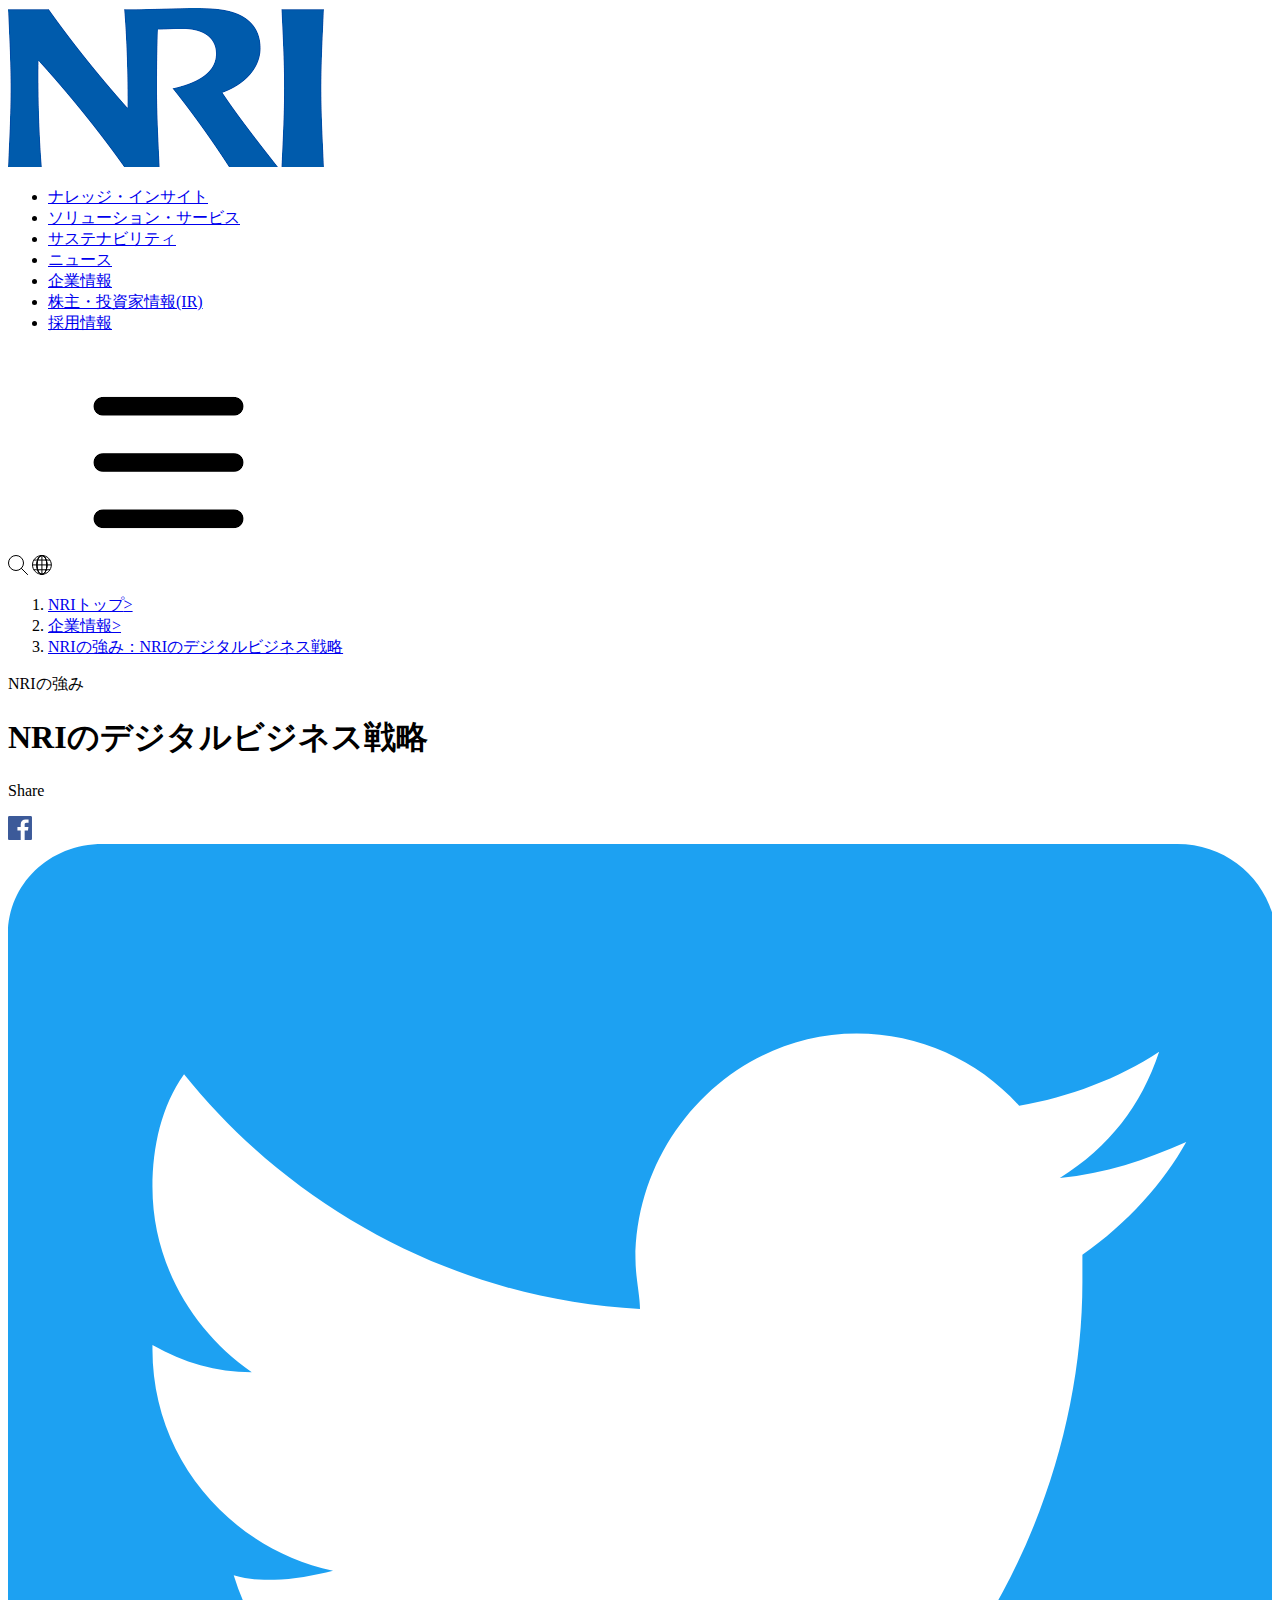
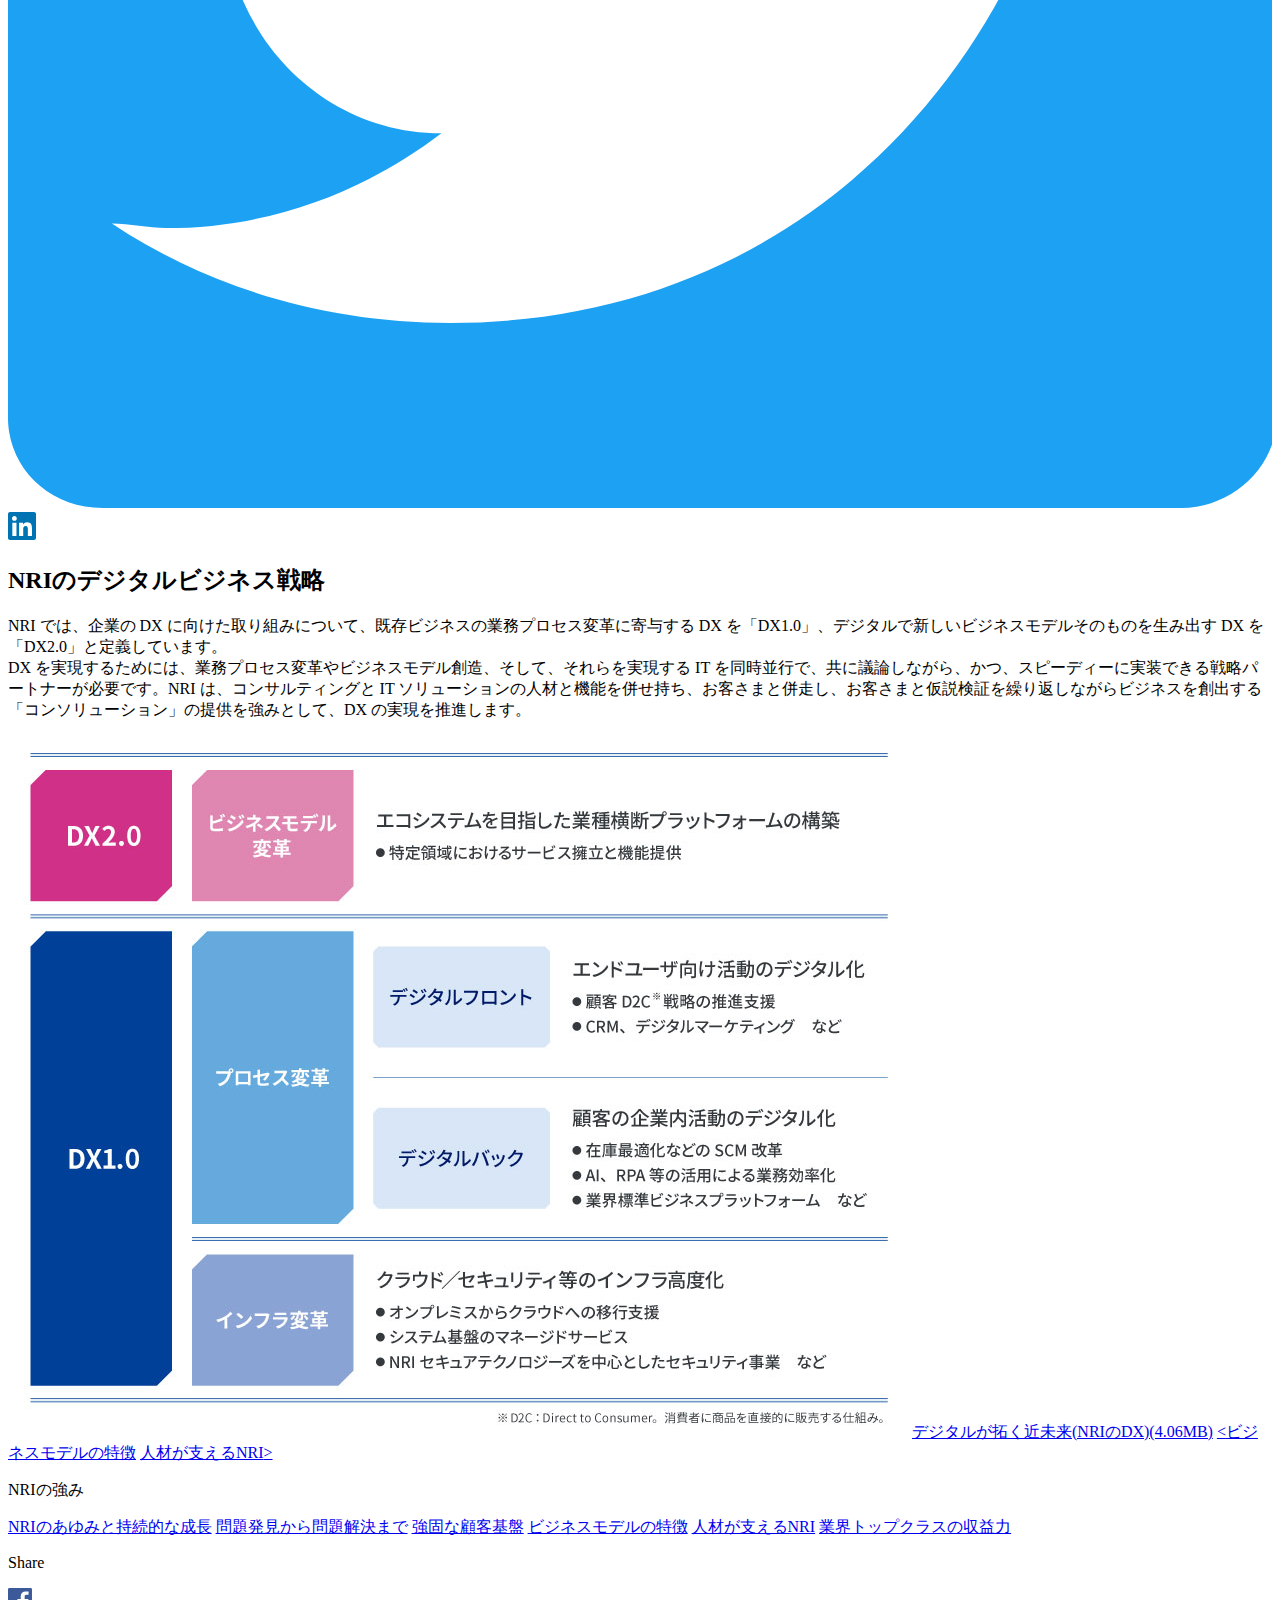
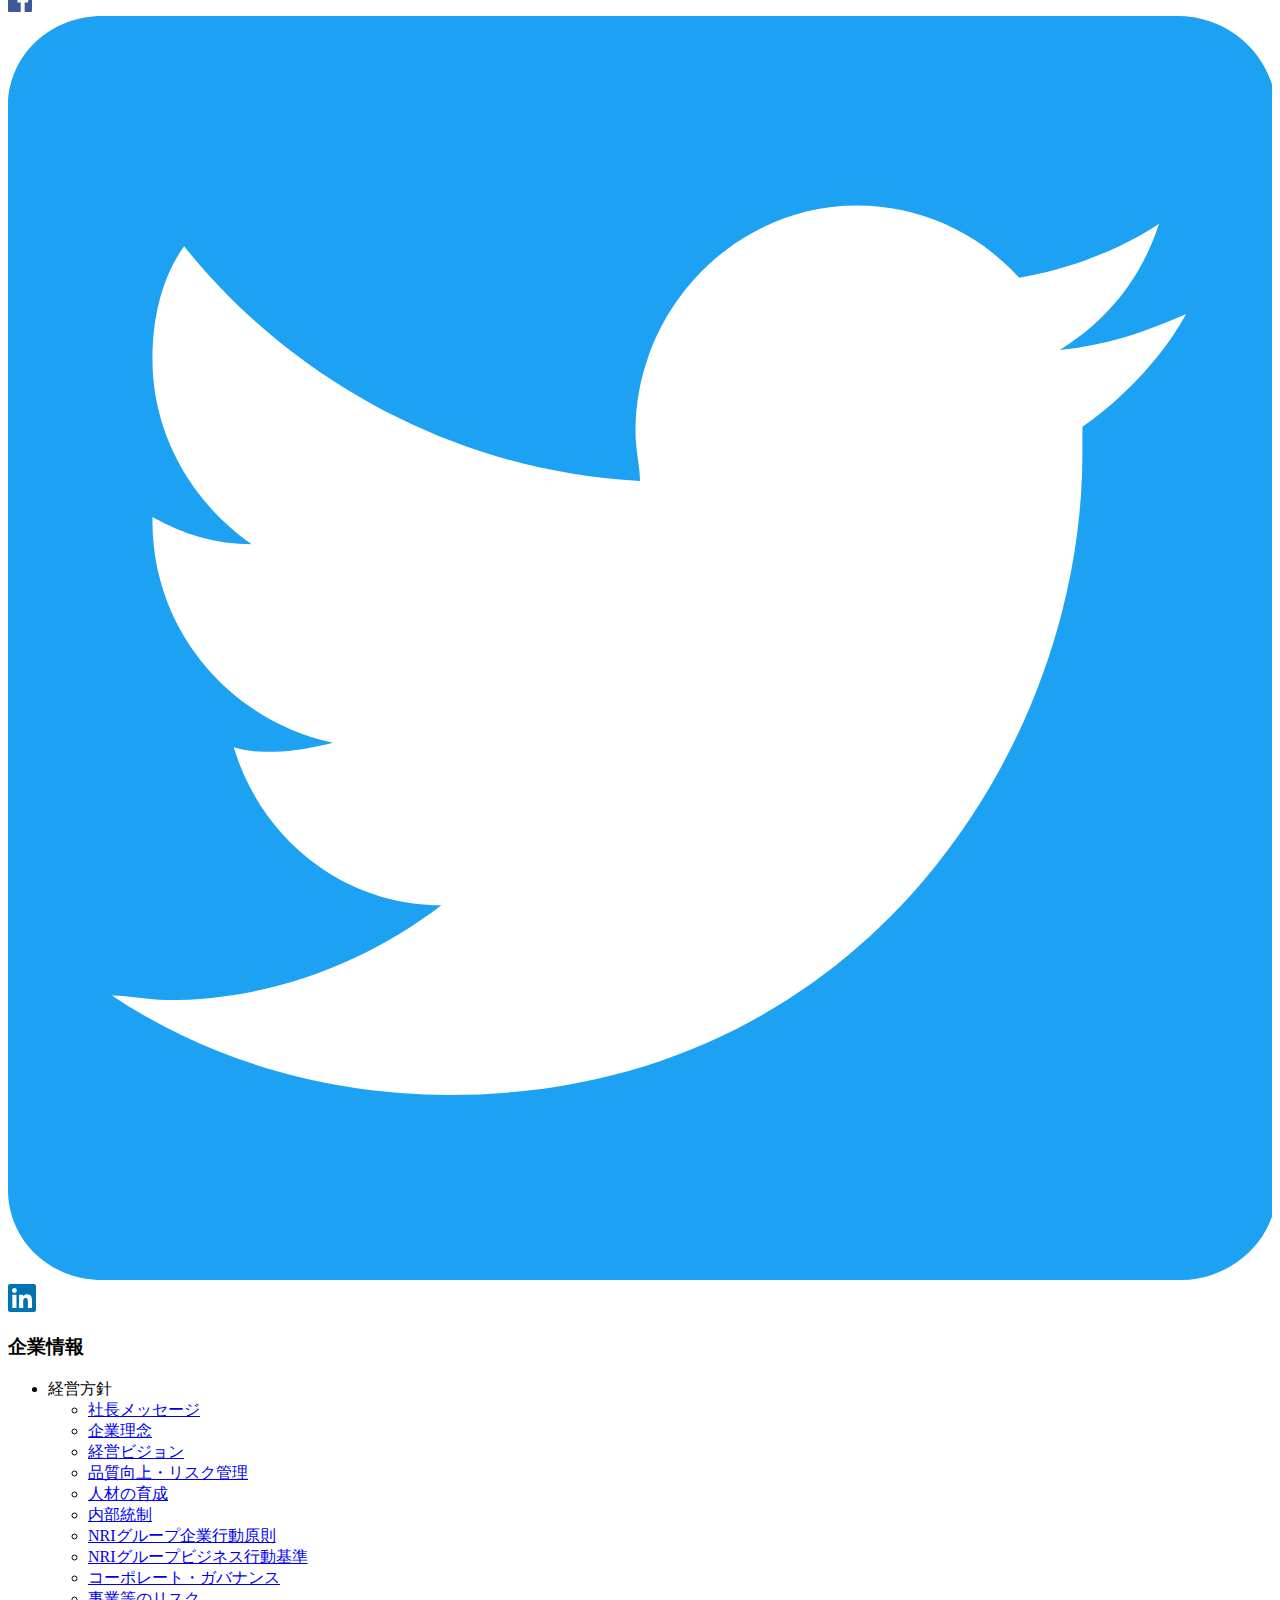
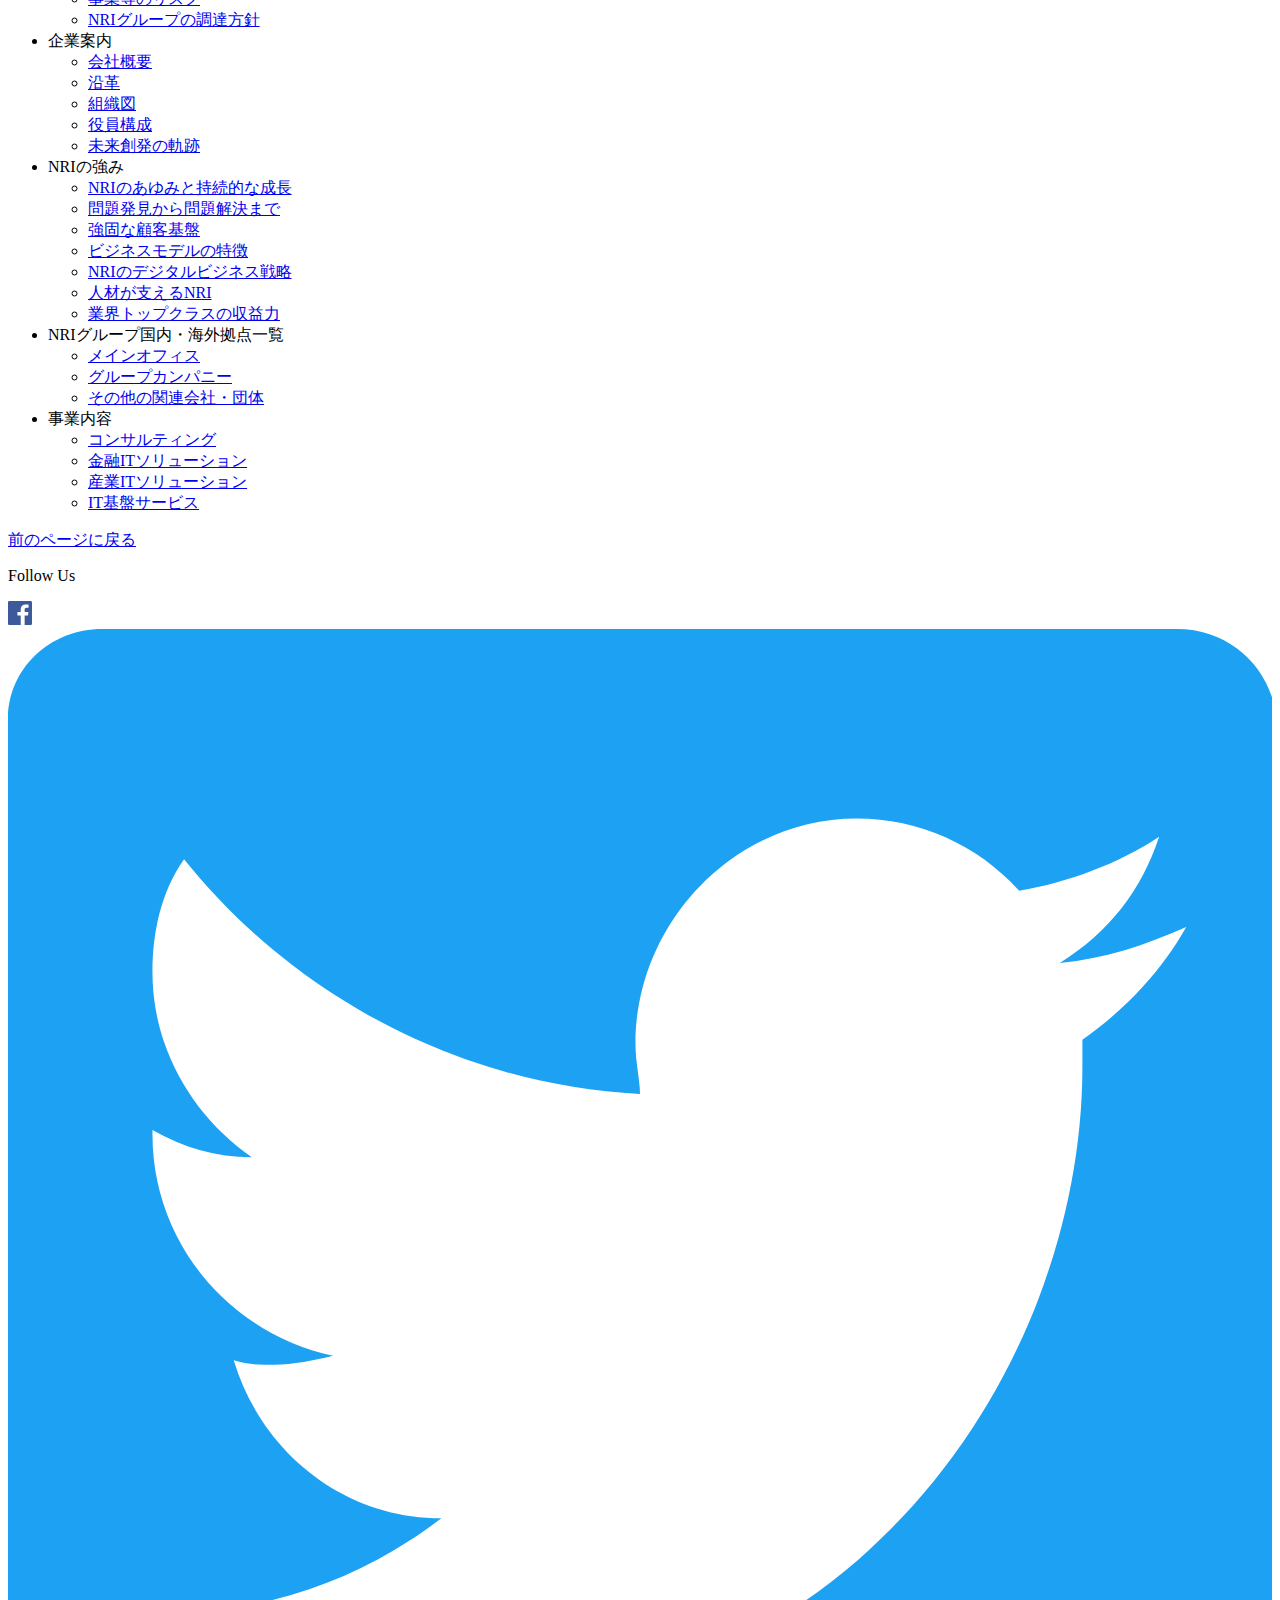
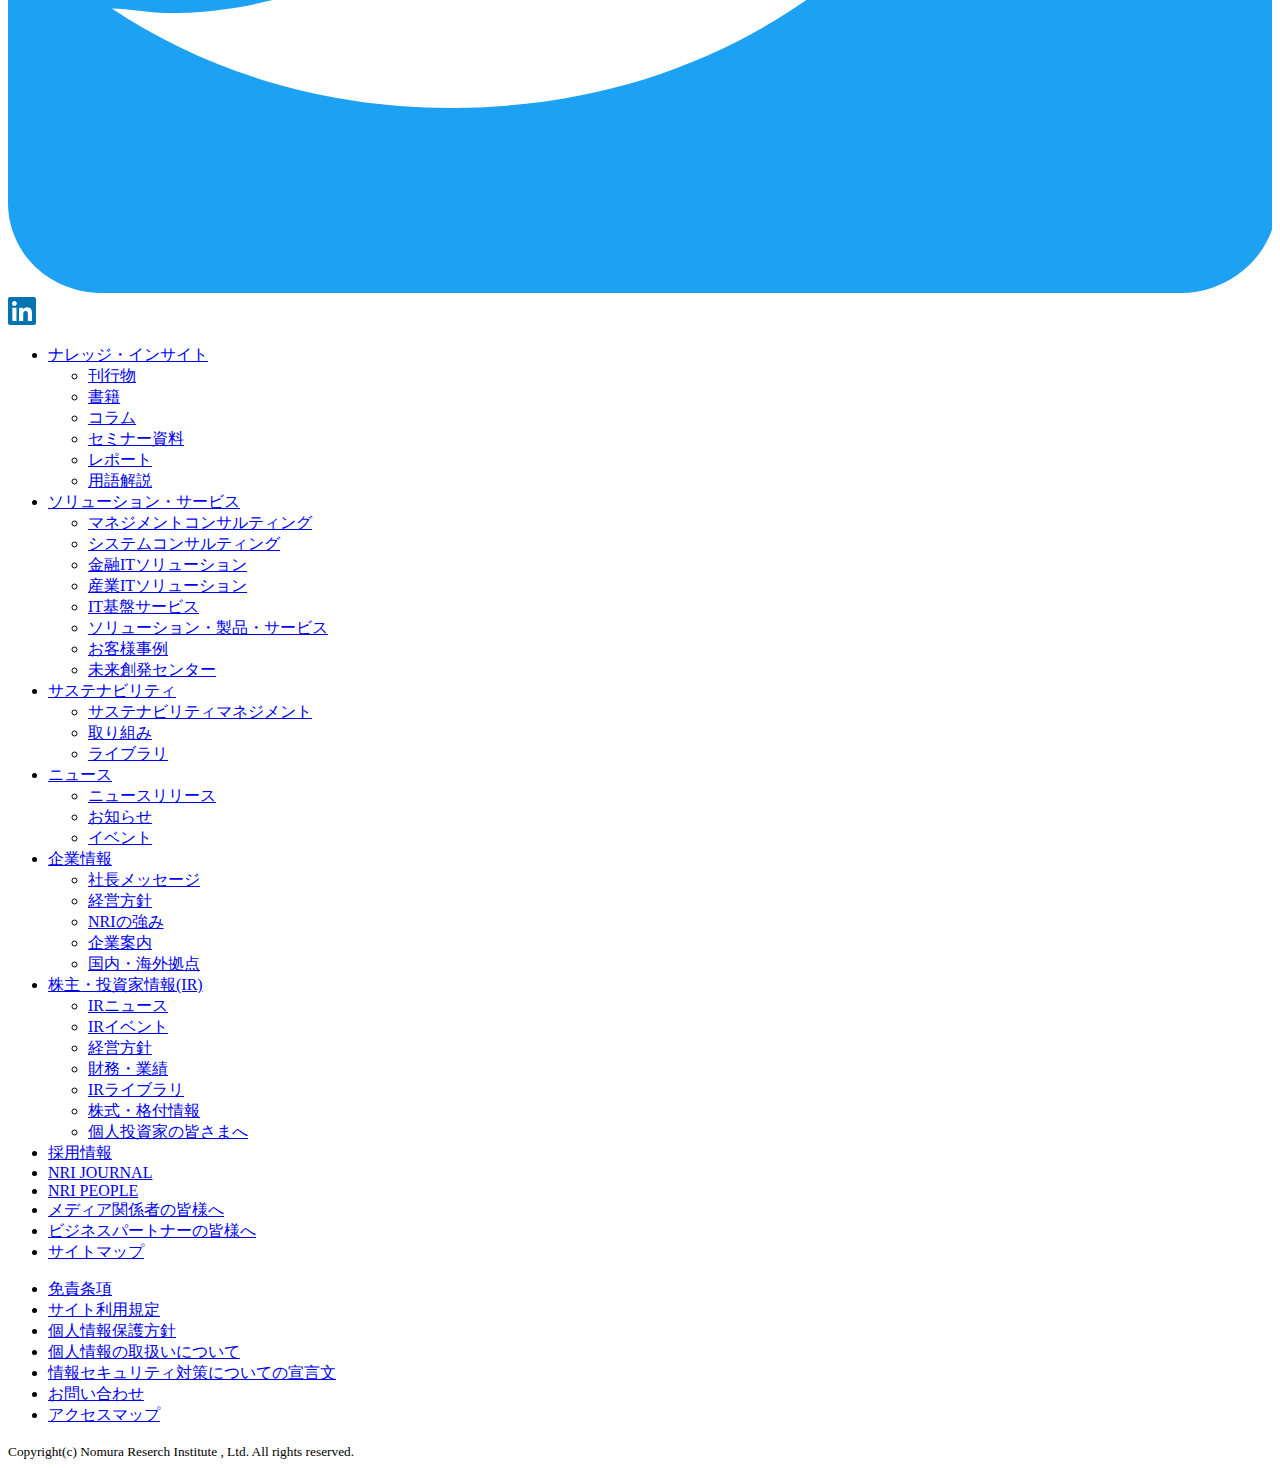
==== commit afaf31fc: "レビュー修正" ====
--- a/nri/index.html
+++ b/nri/index.html
@@ -3,80 +3,82 @@
 <head>
     <meta charset="UTF-8">
     <meta name="viewport" content="width=device-width, initial-scale=1.0">
+    <meta name="description" content="野村総合研究所（NRI）の公式ホームページです。NRIからの提言や調査・レポート、商品サービス、ITソリューション事例、IR情報、採用情報、CSR情報などを掲載しています。">
     <title>NRIの強み：ビジネスモデルの特徴｜企業情報｜野村総合研究所(NRI)</title>
 </head>
 <body>
     <header>
         <div class="header-logo">
-            <a href="#"><img src="images/logo.png" alt=""></a>
+            <a href="#"><img src="images/logo.png" alt="NRIロゴ"></a>
         </div>
-        <div class="header-menu">
-            <ul>
-                <li><a href="#">ナレッジ・インサイト</a></li>
-                <li><a href="#">ソリューション・サービス</a></li>
-                <li><a href="#">サステナビリティ</a></li>
-                <li><a href="#">ニュース</a></li>
-                <li><a href="#">企業情報</a></li>
-                <li><a href="#">株主・投資家情報(IR)</a></li>
-                <li><a href="#">採用情報</a></li>
-            </ul>
-        </div>
-        <div class="header-icon">
-            <a href="#"><img src="images/serch-icon.svg" alt=""></a>
-            <a href="#"><img src="images/earth-icon.svg" alt=""></a>
-            <a href="#"><img src="images/menu-icon.png" alt=""></a>
-        </div>
+        <nav class="header-nav">
+            <div class="global-nav">
+                <ul>
+                    <li><a href="#">ナレッジ・インサイト</a></li>
+                    <li><a href="#">ソリューション・サービス</a></li>
+                    <li><a href="#">サステナビリティ</a></li>
+                    <li><a href="#">ニュース</a></li>
+                    <li><a href="#">企業情報</a></li>
+                    <li><a href="#">株主・投資家情報(IR)</a></li>
+                    <li><a href="#">採用情報</a></li>
+                </ul>
+            </div>
+            <div class="extra-nav">
+                <a href="#"><img src="images/serch-icon.svg" alt="検索マーク：サイト内検索"></a>
+                <a href="#"><img src="images/earth-icon.svg" alt="地球儀マーク：表示言語変更"></a>
+                <a href="#"><img src="images/menu-icon.png" alt="メニューマーク"></a>
+            </div>
+        </nav>
     </header>
     <main>
         <article>
             <div class="heading-wrapper">
-                <div class="heading-sitemap">
-                    <ol>
-                        <li><a href="#">NRIトップ</a>></li>
-                        <li><a href="#">企業情報</a>></li>
-                        <li><a href="#">NRIの強み：NRIのデジタルビジネス戦略</a>></li>
-                    </ol>
-                </div>
-                <div class="heading">
-                    <h2>NRIの強み</h2>
-                    <h1>NRIのデジタルビジネス戦略</h1>
-                </div>
-            </div>
-            <div class="contents-wrapper">
-                <div class="share">
-                    Share
-                    <a href="#"><img src="images/fb-icon.svg" alt=""></a>
-                    <a href="#"><img src="images/tw-icon.svg" alt=""></a>
-                    <a href="#"><img src="images/li-icon.svg" alt=""></a>
-                </div>
-                <div class="contents">
-                    <h3>NRIのデジタルビジネス戦略</h3>
-                    <p>NRI では、企業の DX に向けた取り組みについて、既存ビジネスの業務プロセス変革に寄与する DX を「DX1.0」、デジタルで新しいビジネスモデルそのものを生み出す DX を「DX2.0」と定義しています。</p>
-                    <p>DX を実現するためには、業務プロセス変革やビジネスモデル創造、そして、それらを実現する IT を同時並行で、共に議論しながら、かつ、スピーディーに実装できる戦略パートナーが必要です。NRI は、コンサルティングと IT ソリューションの人材と機能を併せ持ち、お客さまと併走し、お客さまと仮説検証を繰り返しながらビジネスを創出する「コンソリューション」の提供を強みとして、DX の実現を推進します。</p>
-                    <img src="images/main.jpg" alt="">
-                    <a class="btn" href="#">デジタルが拓く近未来(NRIのDX)(4.06MB)</a>
-                    <a href="#">ビジネスモデルの特徴</a>
-                    <a href="#">人材が支えるNRI</a>
-                    <div class="link-area">
+                    <nav class="breadcrumb-nav">
+                        <ol>
+                            <li><a href="#">NRIトップ<span>></span></a></li>
+                            <li><a href="#">企業情報<span>></span></a></li>
+                            <li><a href="#">NRIの強み：NRIのデジタルビジネス戦略</a></li>
+                        </ol>
+                    </nav>
+                    <div class="heading">
                         <p>NRIの強み</p>
-                        <a href="#">NRIのあゆみと持続的な成長</a>
-                        <a href="#">問題発見から問題解決まで</a>
-                        <a href="#">強固な顧客基盤</a>
-                        <a href="#">ビジネスモデルの特徴</a>
-                        <a href="#">人材が支えるNRI</a>
-                        <a href="#">業界トップクラスの収益力</a>
+                        <h1>NRIのデジタルビジネス戦略</h1>
                     </div>
-                    <div class="share">
-                        Share
-                        <a href="#"><img src="images/fb-icon.svg" alt=""></a>
-                        <a href="#"><img src="images/tw-icon.svg" alt=""></a>
-                        <a href="#"><img src="images/li-icon.svg" alt=""></a>
-                    </div>
-                </div>
+            </div>
+            <div class="content-wrapper">
+                    <section class="sns-share">
+                        <p>Share</p>
+                        <a href="#"><img src="images/fb-icon.svg" alt="facebookアイコン"></a>
+                        <a href="#"><img src="images/tw-icon.svg" alt="twitterアイコン"></a>
+                        <a href="#"><img src="images/li-icon.svg" alt="linkedinアイコン"></a>
+                    </section>
+                    <article>
+                        <h2>NRIのデジタルビジネス戦略</h3>
+                        <p>NRI では、企業の DX に向けた取り組みについて、既存ビジネスの業務プロセス変革に寄与する DX を「DX1.0」、デジタルで新しいビジネスモデルそのものを生み出す DX を「DX2.0」と定義しています。<br>DX を実現するためには、業務プロセス変革やビジネスモデル創造、そして、それらを実現する IT を同時並行で、共に議論しながら、かつ、スピーディーに実装できる戦略パートナーが必要です。NRI は、コンサルティングと IT ソリューションの人材と機能を併せ持ち、お客さまと併走し、お客さまと仮説検証を繰り返しながらビジネスを創出する「コンソリューション」の提供を強みとして、DX の実現を推進します。</p>
+                        <img src="images/main.jpg" alt="">
+                        <a class="btn" href="#">デジタルが拓く近未来(NRIのDX)(4.06MB)</a>
+                        <a href="#"><span><</span>ビジネスモデルの特徴</a>
+                        <a href="#">人材が支えるNRI<span>></span></a>
+                        <nav class="relation-nav">
+                            <p>NRIの強み</p>
+                            <a href="#">NRIのあゆみと持続的な成長</a>
+                            <a href="#">問題発見から問題解決まで</a>
+                            <a href="#">強固な顧客基盤</a>
+                            <a href="#">ビジネスモデルの特徴</a>
+                            <a href="#">人材が支えるNRI</a>
+                            <a href="#">業界トップクラスの収益力</a>
+                        </nav>
+                    </article>
+                    <section class="sns-share">
+                                <p>Share</p>
+                                <a href="#"><img src="images/fb-icon.svg" alt="facebookアイコン"></a>
+                                <a href="#"><img src="images/tw-icon.svg" alt="twitterアイコン"></a>
+                                <a href="#"><img src="images/li-icon.svg" alt="linkedinアイコン"></a>
+                    </section>
             </div>
         </article>
-        <section>
-            <h4>企業情報</h4>
+        <nav class="local-nav">
+            <h3>企業情報</h4>
             <ul>
                 <li>経営方針
                     <ul>
@@ -128,16 +130,15 @@
                         <li><a href="#">IT基盤サービス</a></li>
                     </ul>
                 </li>
-                <li><a href="#">前のページに戻る</a></li>
             </ul>
+            <a href="#">前のページに戻る</a></li>
+        </nav>
         </section>
-    </main>
-    <footer>
         <div class="follow-us">
-            Follow Us
-            <a href="#"><img src="images/fb-icon.svg" alt=""></a>
-            <a href="#"><img src="images/tw-icon.svg" alt=""></a>
-            <a href="#"><img src="images/li-icon.svg" alt=""></a>
+            <p>Follow Us</p>
+            <a href="#"><img src="images/fb-icon.svg" alt="facebookアイコン"></a>
+            <a href="#"><img src="images/tw-icon.svg" alt="twitterアイコン"></a>
+            <a href="#"><img src="images/li-icon.svg" alt="linkedinアイコン"></a>
         </div>
         <div class="sitemap">
             <ul>
@@ -205,18 +206,18 @@
                 <li><a href="#">サイトマップ</a></li>
             </ul>
         </div>
-        <div class="footer-list">
-            <ul>
-                <li><a href="#">免責条項</a></li>
-                <li><a href="#">サイト利用規定</a></li>
-                <li><a href="#">個人情報保護方針</a></li>
-                <li><a href="#">個人情報の取扱いについて</a></li>
-                <li><a href="#">情報セキュリティ対策についての宣言文</a></li>
-                <li><a href="#">お問い合わせ</a></li>
-                <li><a href="#">アクセスマップ</a></li>
-            </ul>
-            <small>Copyright(c) Nomura Reserch Institute , Ltd. All rights reserved.</small>
-        </div>
+    </main>
+    <footer>
+        <ul>
+            <li><a href="#">免責条項</a></li>
+            <li><a href="#">サイト利用規定</a></li>
+            <li><a href="#">個人情報保護方針</a></li>
+            <li><a href="#">個人情報の取扱いについて</a></li>
+            <li><a href="#">情報セキュリティ対策についての宣言文</a></li>
+            <li><a href="#">お問い合わせ</a></li>
+            <li><a href="#">アクセスマップ</a></li>
+        </ul>
+        <small>Copyright(c) Nomura Reserch Institute , Ltd. All rights reserved.</small>
     </footer>
 </body>
-</html>+</html>
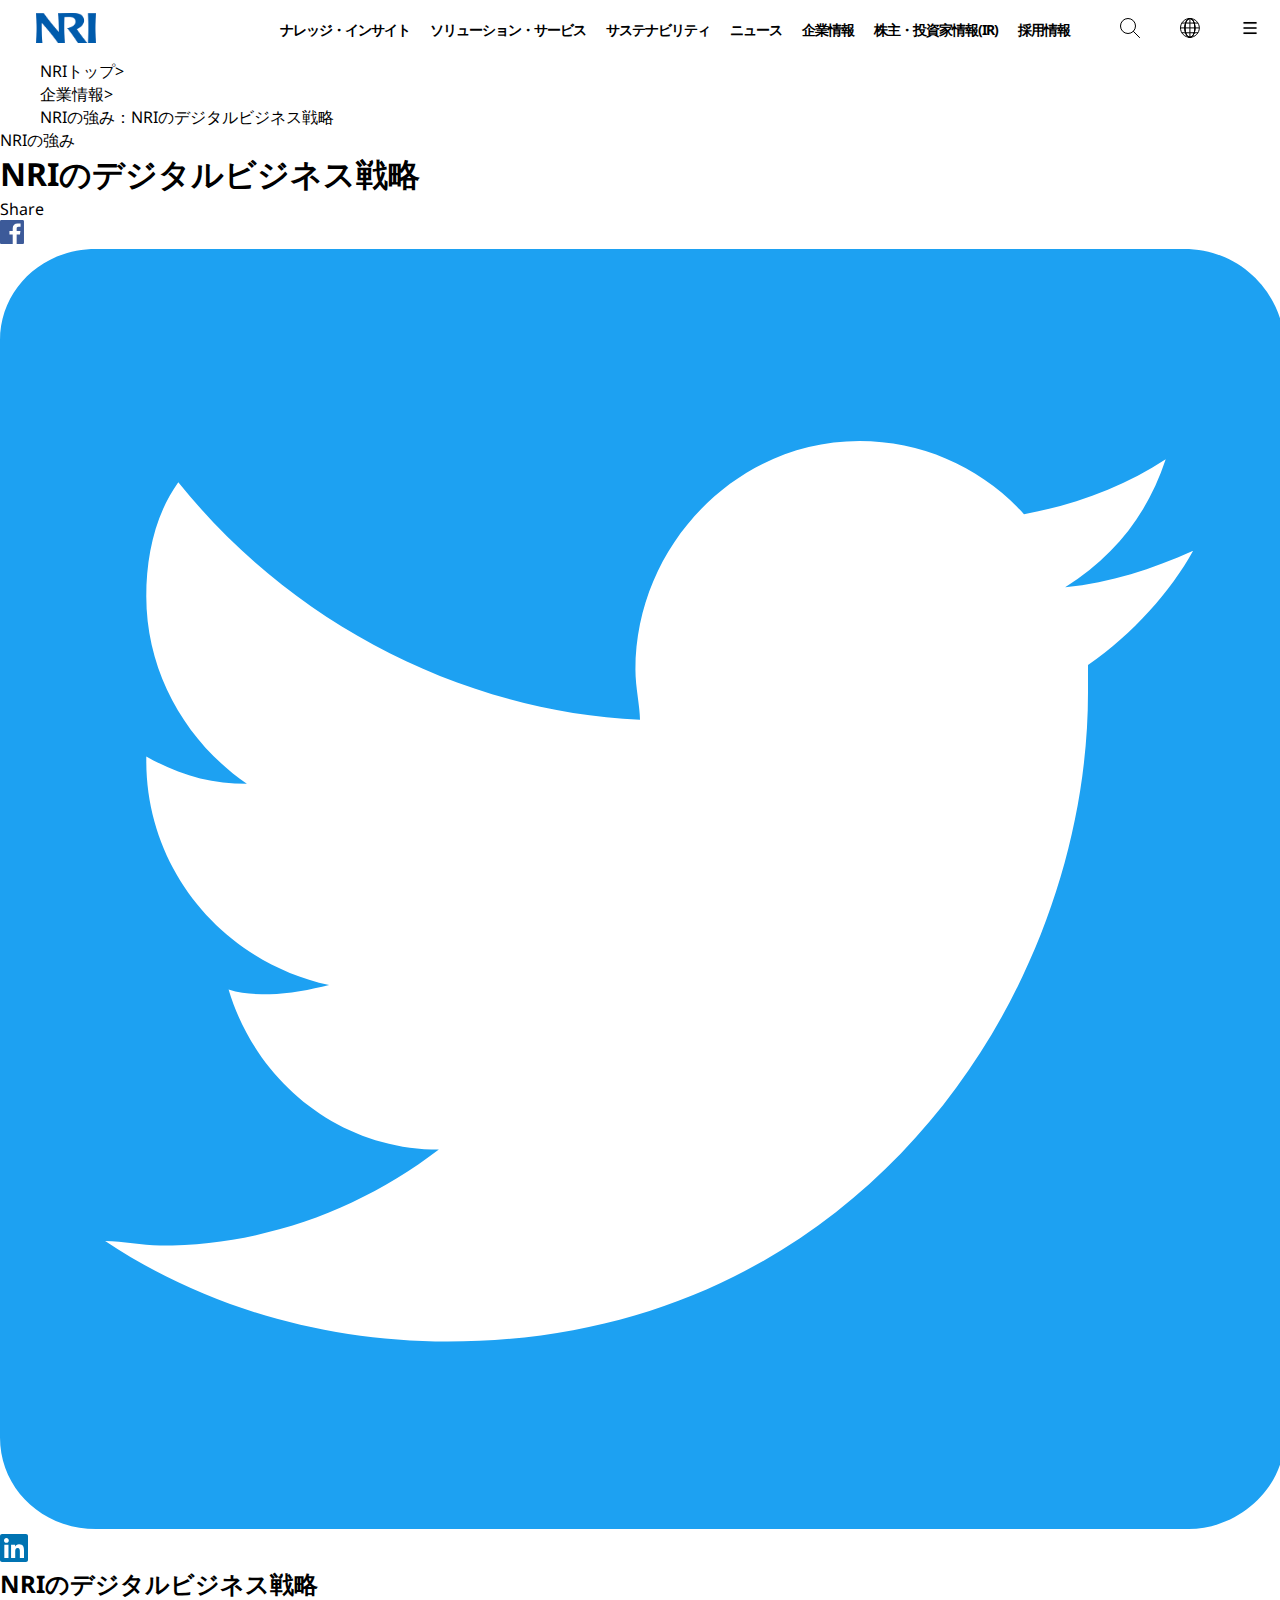
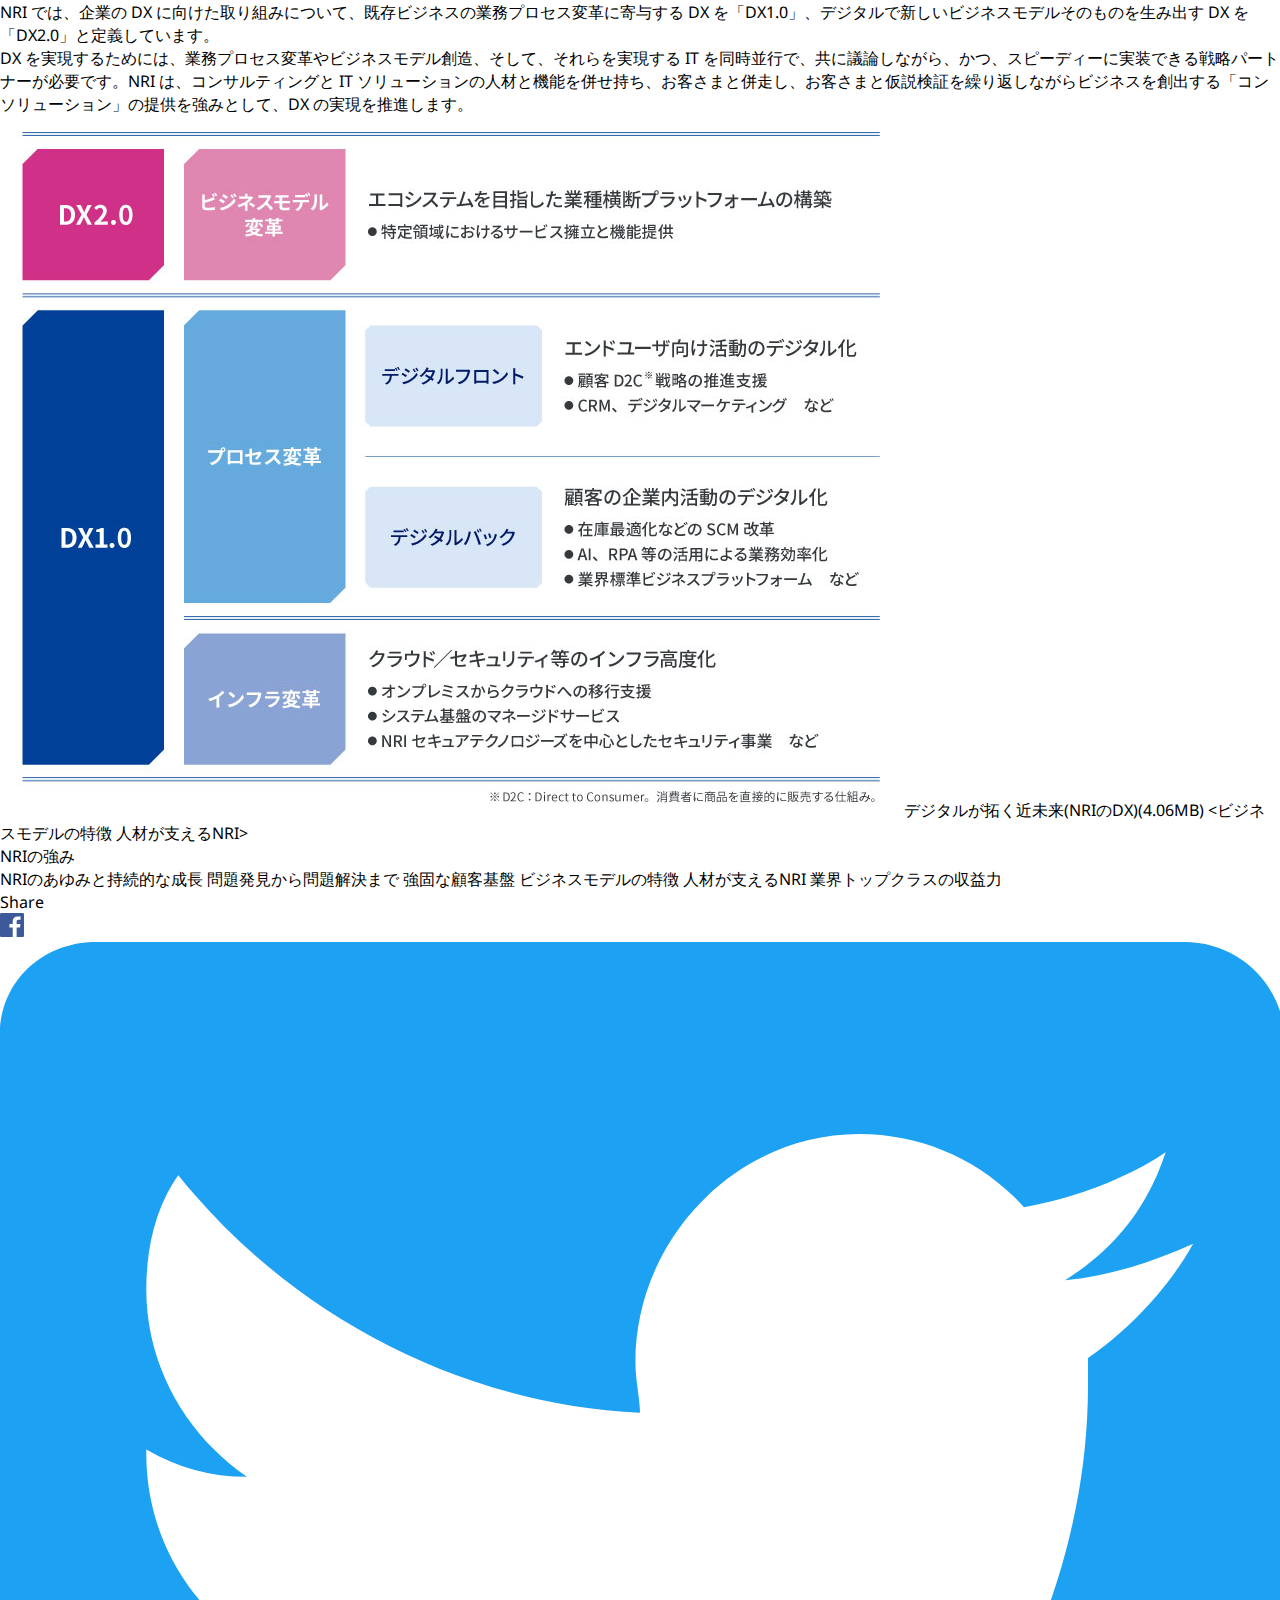
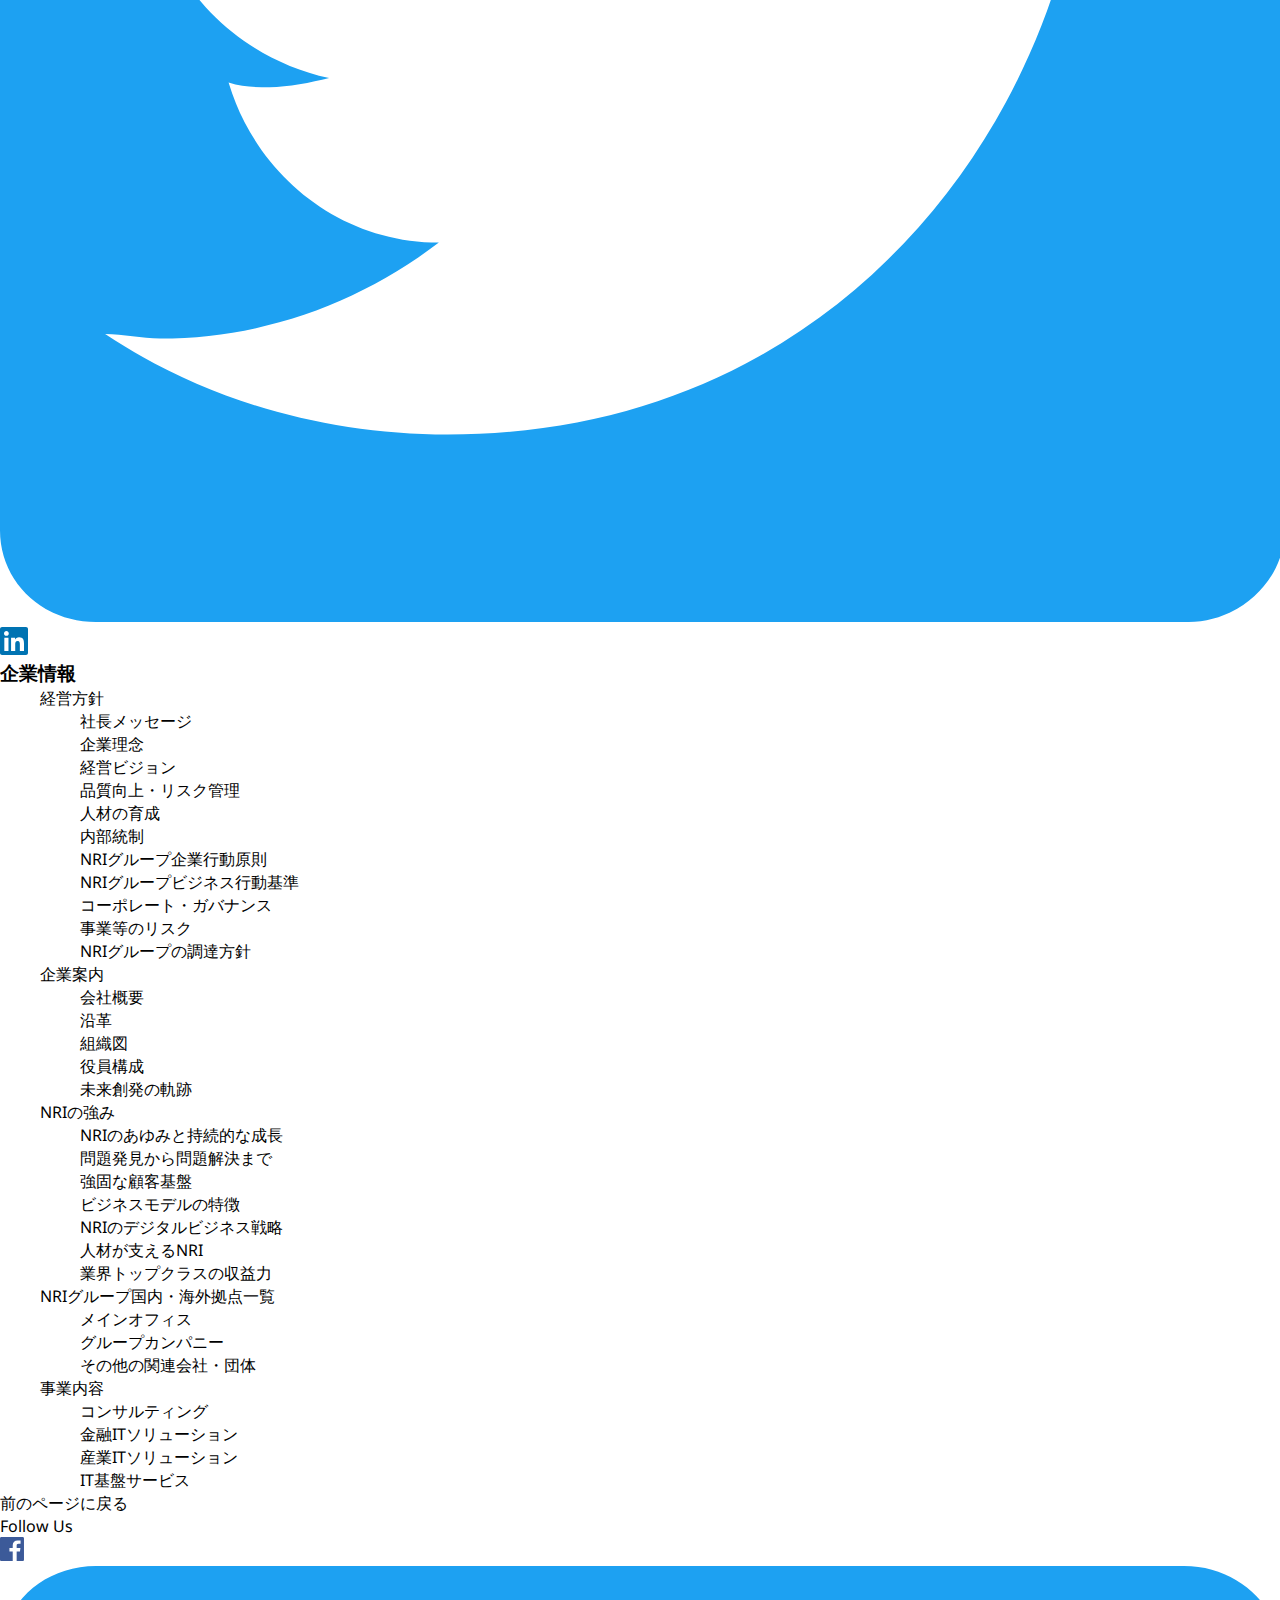
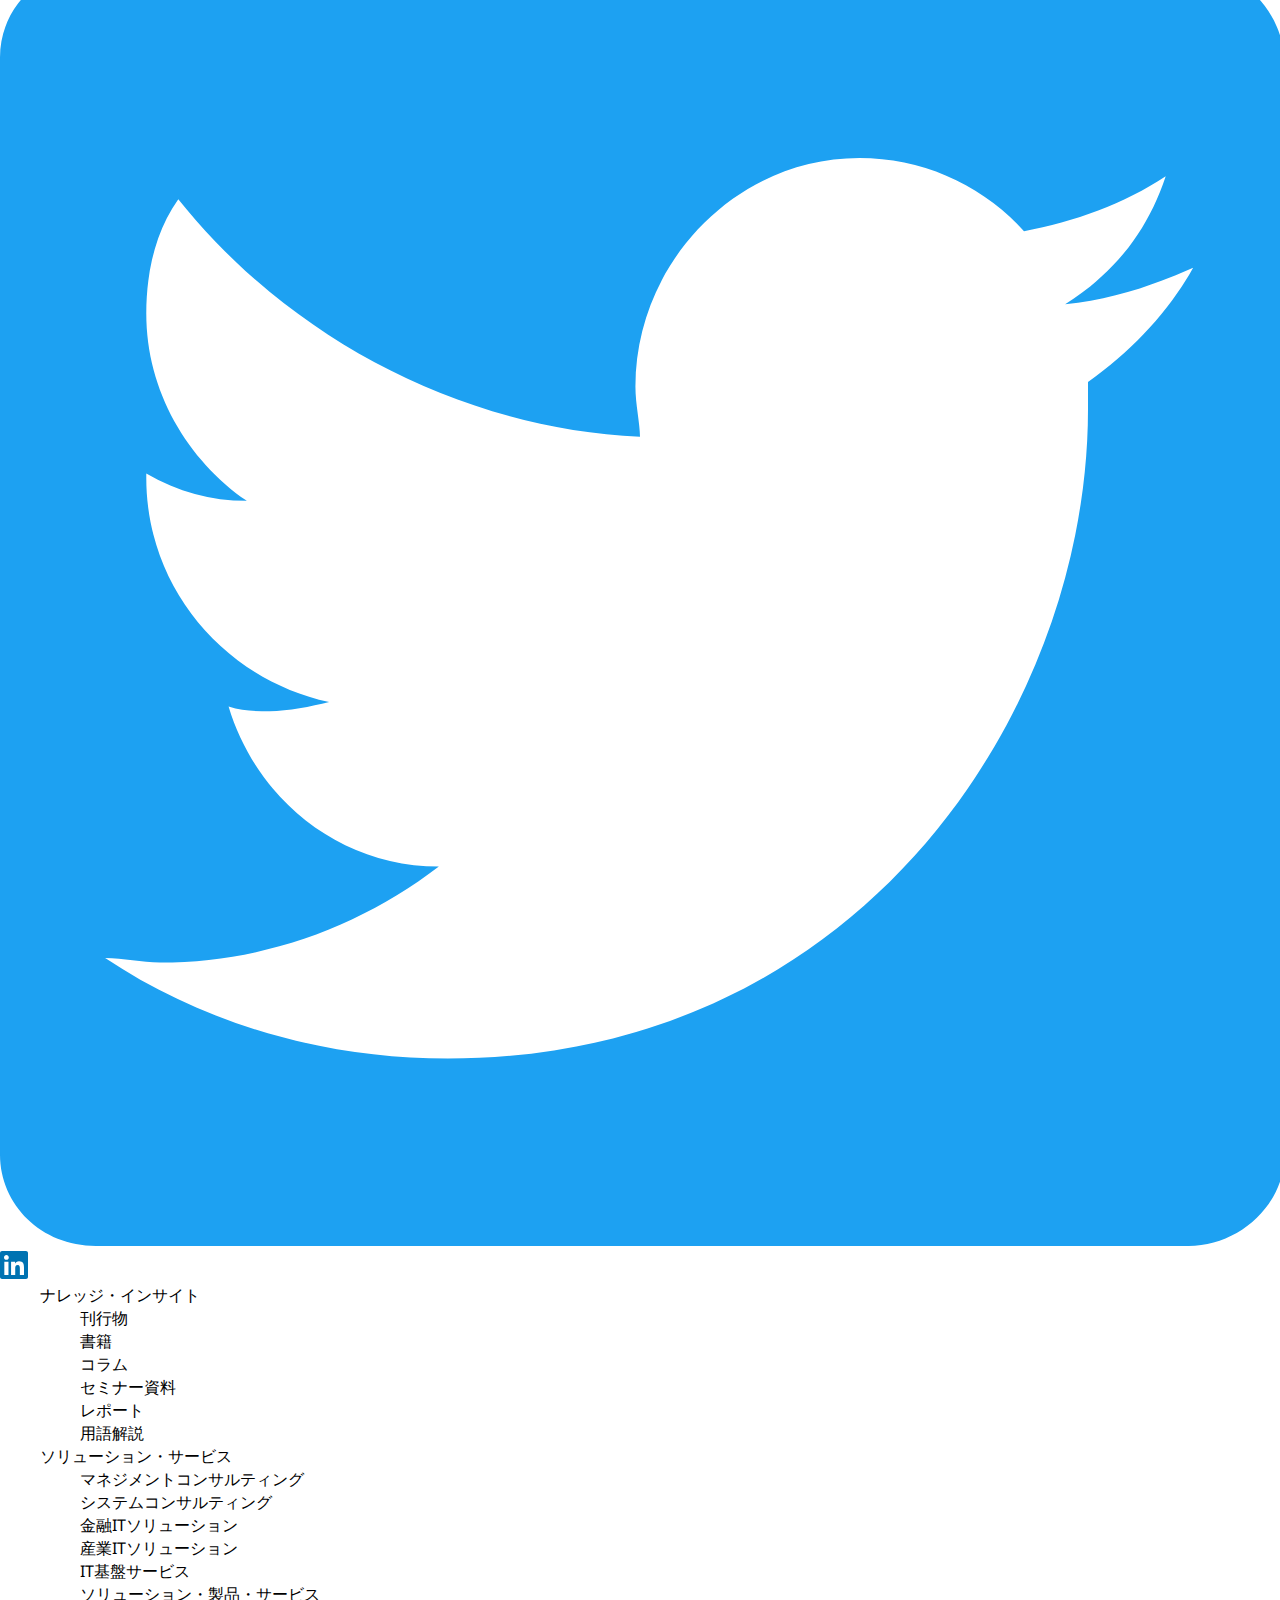
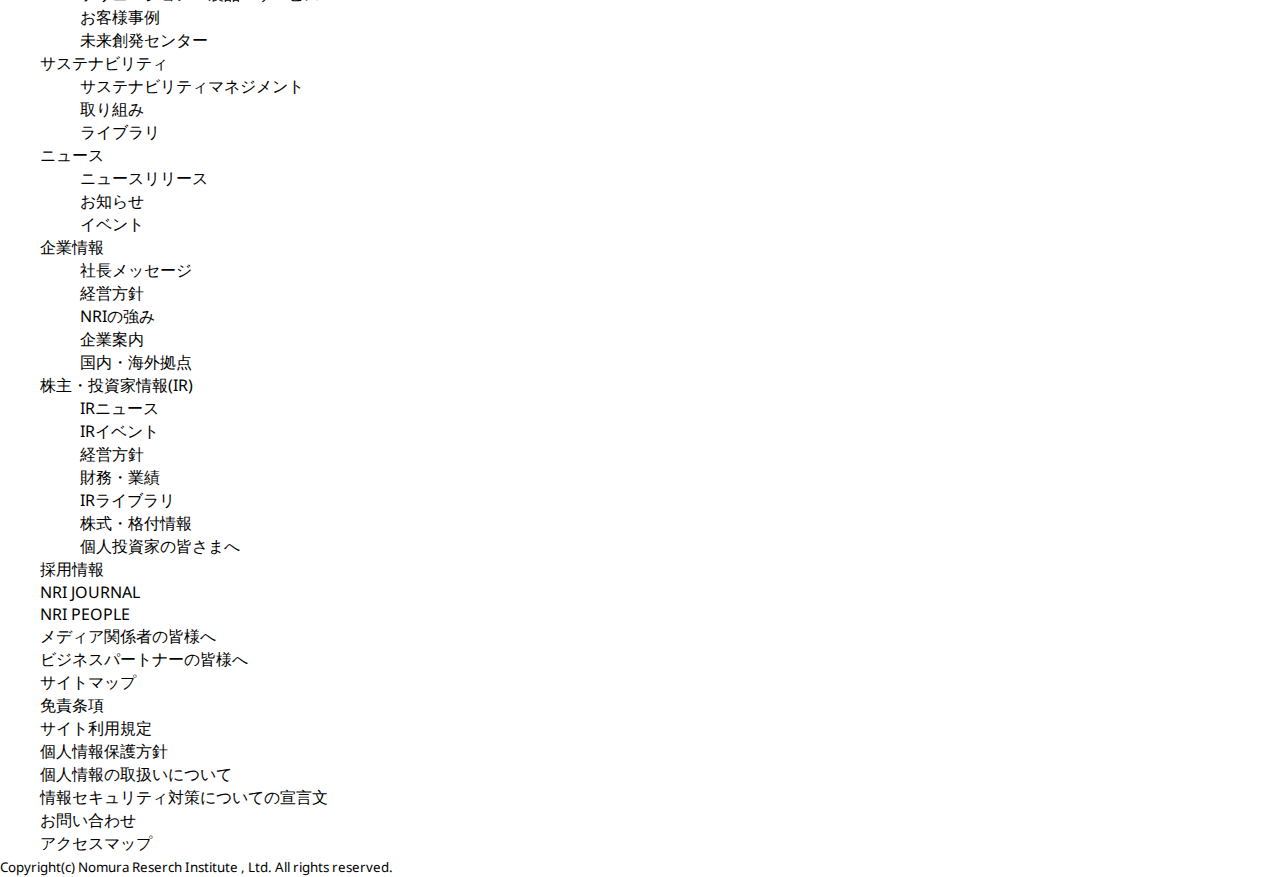
==== commit 011cffec: "add CSS : header" ====
--- a/nri/index.html
+++ b/nri/index.html
@@ -5,6 +5,8 @@
     <meta name="viewport" content="width=device-width, initial-scale=1.0">
     <meta name="description" content="野村総合研究所（NRI）の公式ホームページです。NRIからの提言や調査・レポート、商品サービス、ITソリューション事例、IR情報、採用情報、CSR情報などを掲載しています。">
     <title>NRIの強み：ビジネスモデルの特徴｜企業情報｜野村総合研究所(NRI)</title>
+    <link rel="stylesheet" href="css/style.css">
+    <link href="https://fonts.googleapis.com/css2?family=Noto+Sans&display=swap" rel="stylesheet">
 </head>
 <body>
     <header>
@@ -131,7 +133,7 @@
                     </ul>
                 </li>
             </ul>
-            <a href="#">前のページに戻る</a></li>
+            <a href="#">前のページに戻る</a>
         </nav>
         </section>
         <div class="follow-us">
--- a/nri/css/style.css
+++ b/nri/css/style.css
@@ -0,0 +1,81 @@
+@charset "UTF-8";
+
+*{
+    margin:0;
+    font-family: 'Noto Sans', sans-serif;
+    list-style:none;
+    text-decoration: none;
+    color:#000;
+}
+
+/* header */
+header{
+    width:100%;
+    height:60px;
+    background-color:#fff;
+    position:fixed;
+    z-index:10;
+    display: flex;
+    justify-content: space-between;
+    align-items: center;
+}
+
+.header-logo{
+    padding-left:36px;
+}
+
+.header-logo img{
+    width:60px;
+    height:30px;
+}
+
+.header-nav{
+    display: flex;
+    justify-content: flex-end;
+    align-items: center;
+}
+
+.global-nav{
+    font-size:14px;
+    font-weight: 700;
+    line-height: 20px;
+    padding-right:15px;
+    letter-spacing:-1px;
+}
+
+
+.global-nav a:hover{
+    color:#0c419a;
+    padding-bottom:20px;
+    border-bottom:#0c419a solid;
+}
+
+.global-nav ul{
+    display: flex;
+}
+
+.global-nav li{
+    padding-left:20px;
+}
+
+@media (max-width:1180px){
+    .global-nav{
+        display:none;
+    }
+}
+.extra-nav{
+    display:flex;
+    padding-left:15px;
+}
+
+.extra-nav img{
+    width:20px;
+    height:20px;
+    padding:20px 20px;
+}
+
+/* main */
+main{
+    padding-top:60px;
+}
+
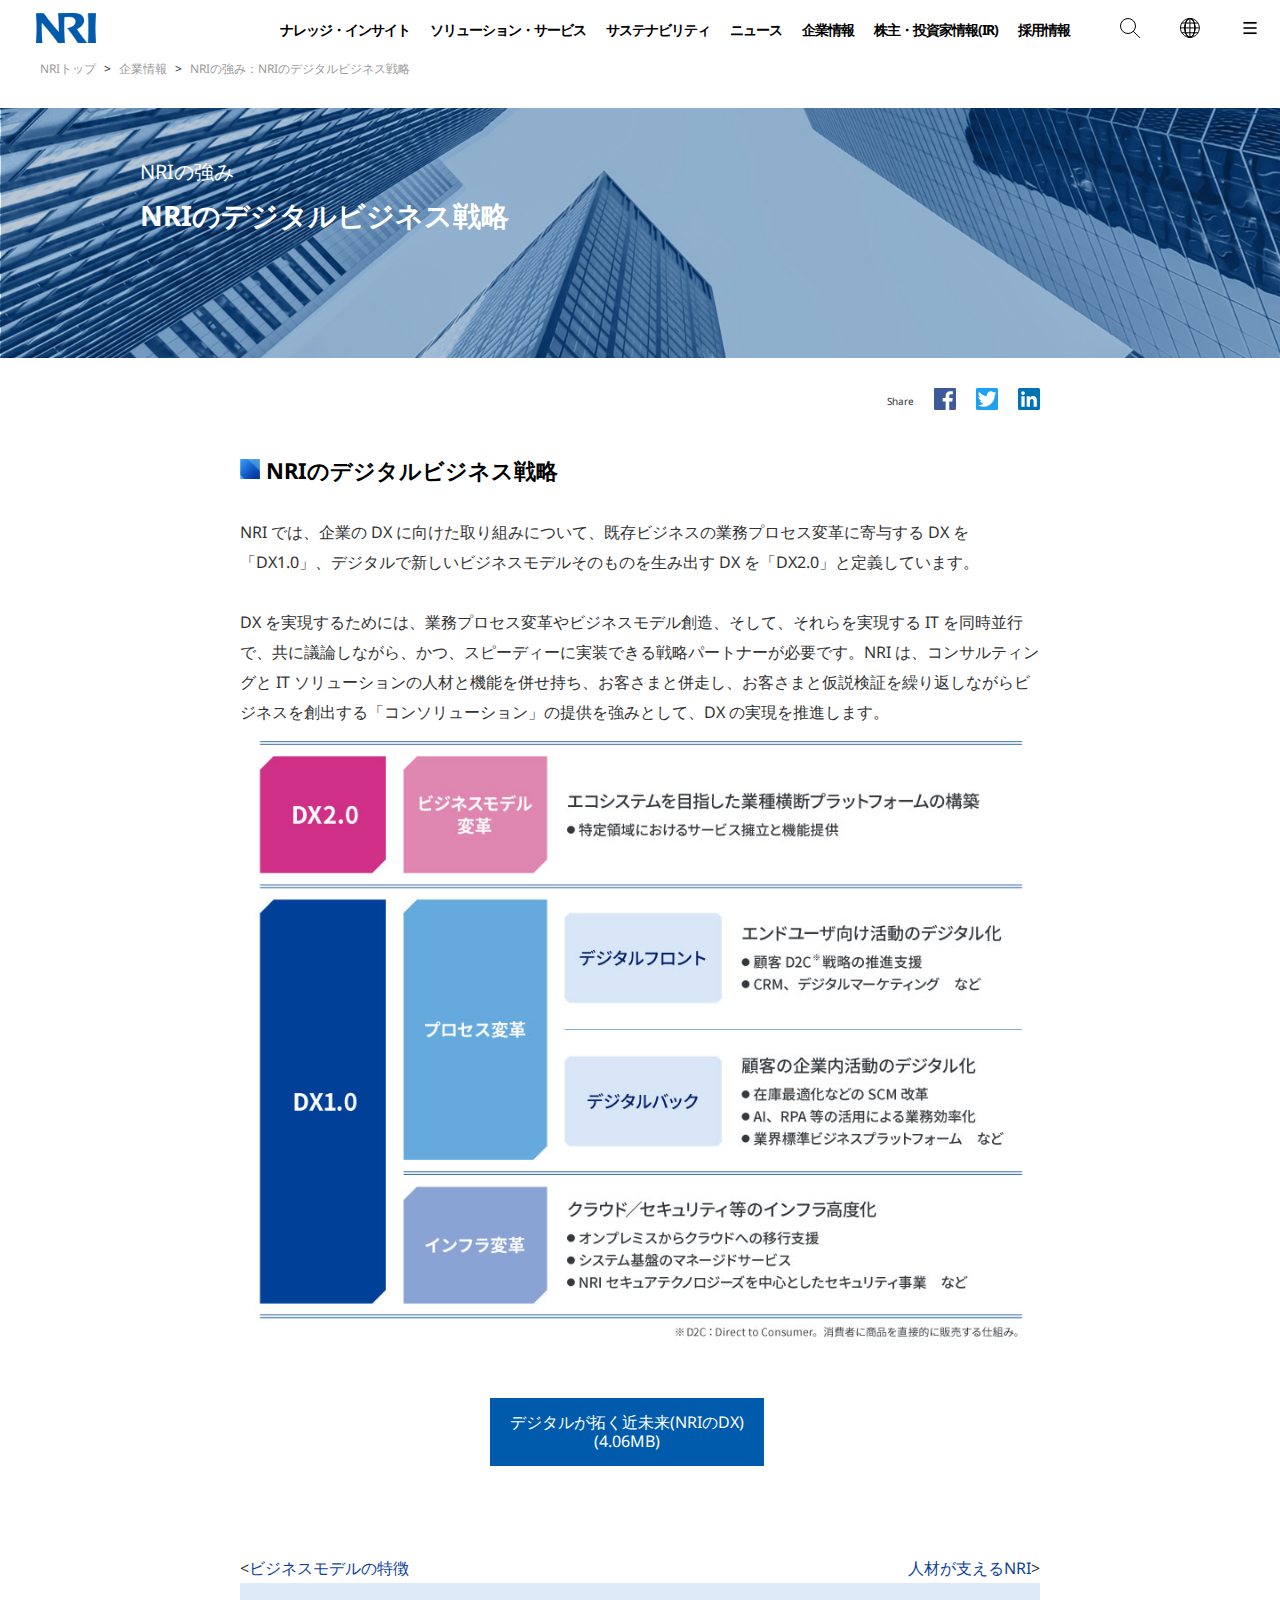
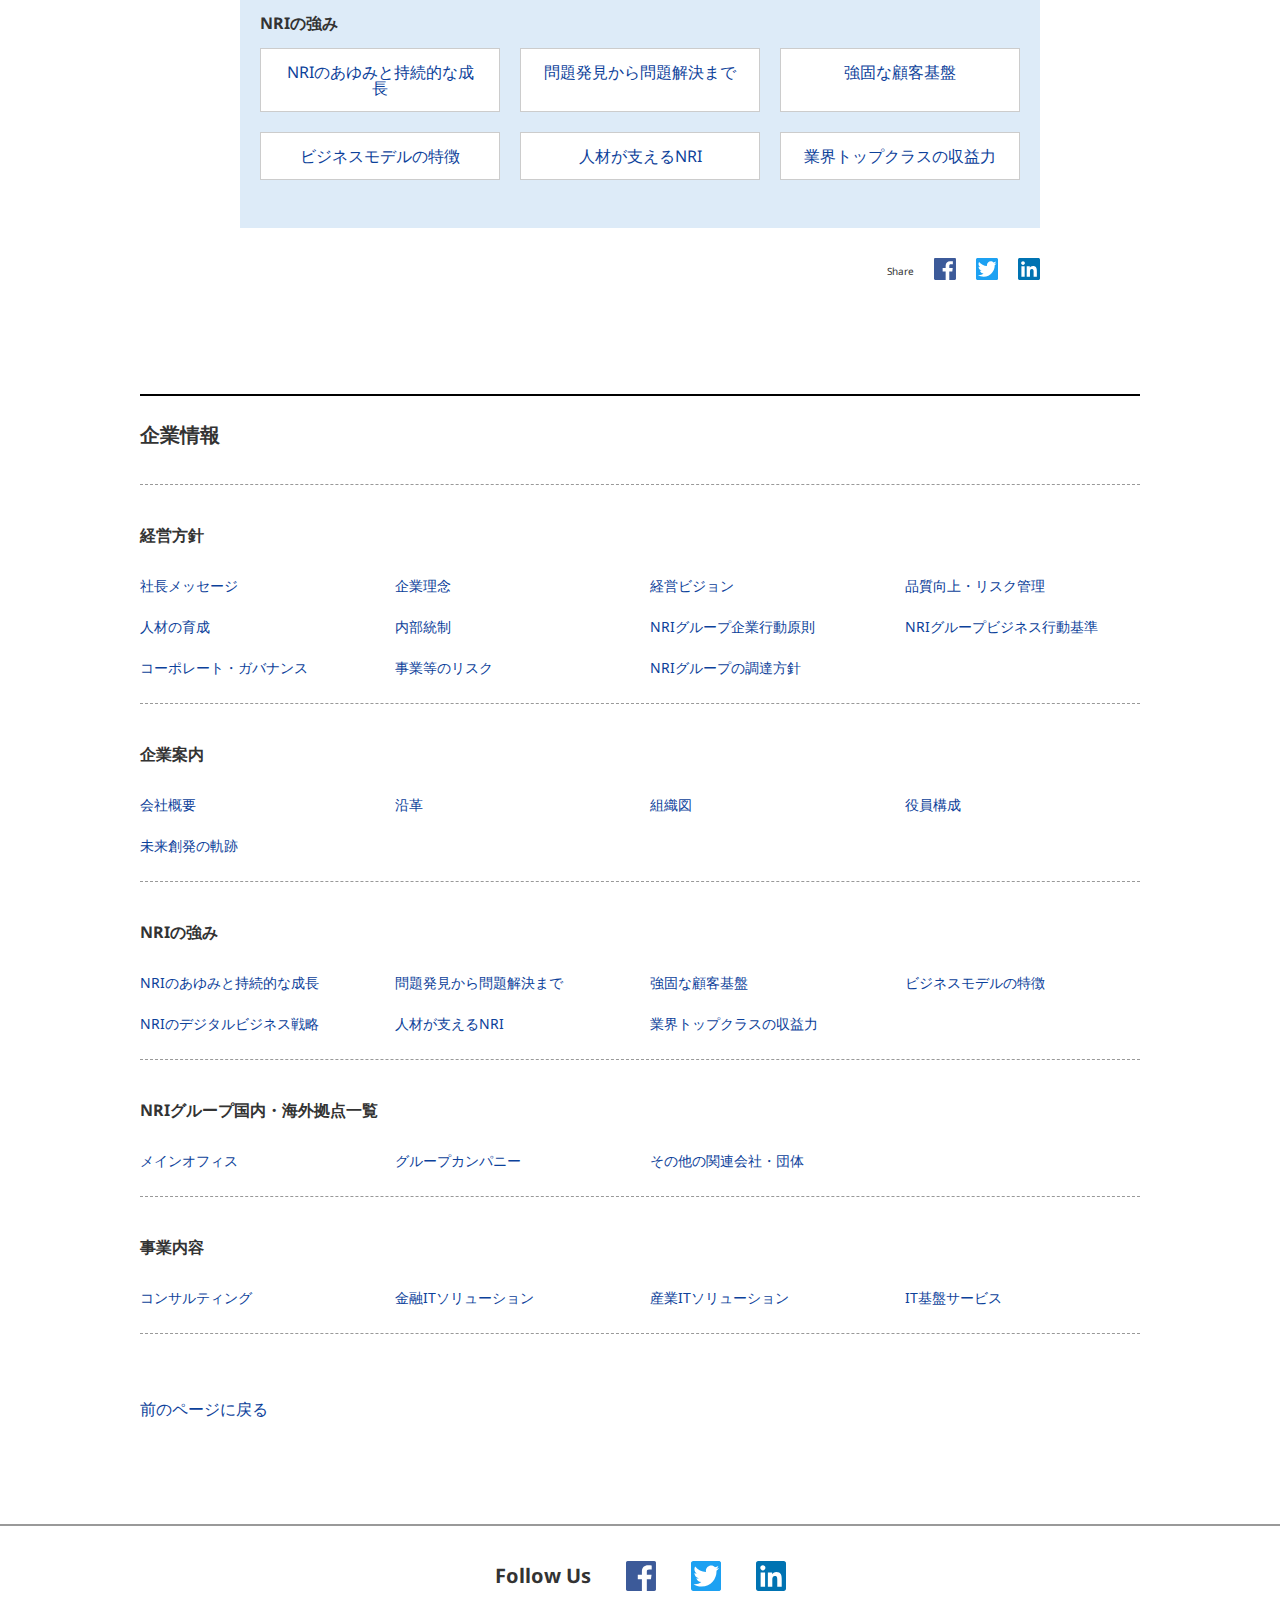
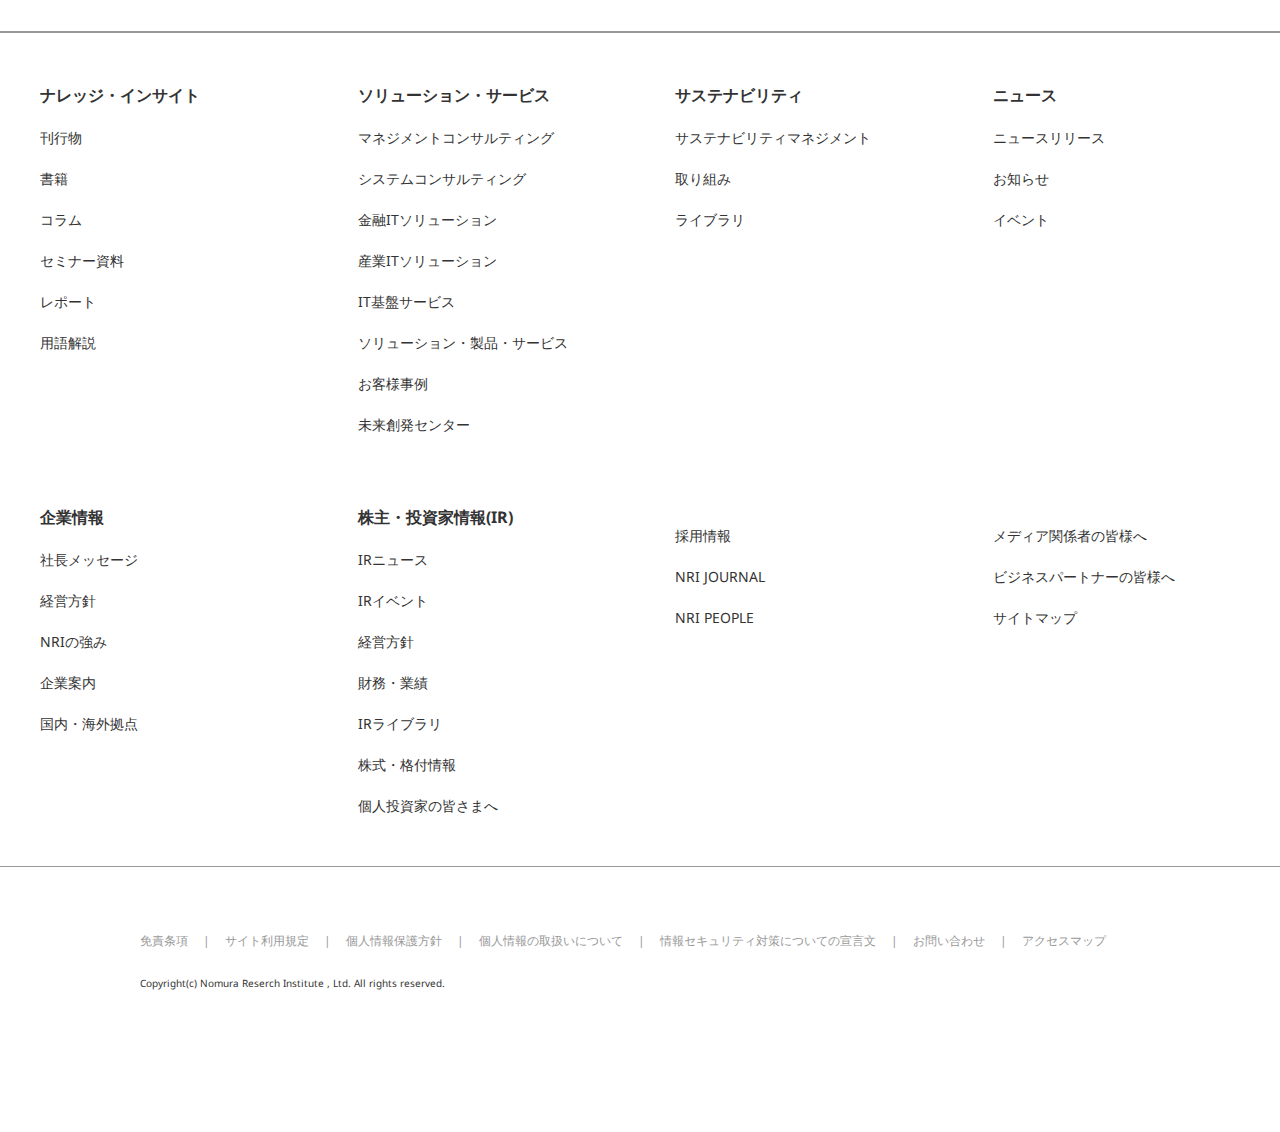
==== commit 11436303: "add CSS : main,footer" ====
--- a/nri/index.html
+++ b/nri/index.html
@@ -43,8 +43,12 @@
                         </ol>
                     </nav>
                     <div class="heading">
-                        <p>NRIの強み</p>
-                        <h1>NRIのデジタルビジネス戦略</h1>
+                        <div class="white"></div>
+                        <div class="text">
+                            <p>NRIの強み</p>
+                            <h1>NRIのデジタルビジネス戦略</h1>
+                        </div>
+                        <div class="white"></div>
                     </div>
             </div>
             <div class="content-wrapper">
@@ -54,21 +58,31 @@
                         <a href="#"><img src="images/tw-icon.svg" alt="twitterアイコン"></a>
                         <a href="#"><img src="images/li-icon.svg" alt="linkedinアイコン"></a>
                     </section>
-                    <article>
-                        <h2>NRIのデジタルビジネス戦略</h3>
-                        <p>NRI では、企業の DX に向けた取り組みについて、既存ビジネスの業務プロセス変革に寄与する DX を「DX1.0」、デジタルで新しいビジネスモデルそのものを生み出す DX を「DX2.0」と定義しています。<br>DX を実現するためには、業務プロセス変革やビジネスモデル創造、そして、それらを実現する IT を同時並行で、共に議論しながら、かつ、スピーディーに実装できる戦略パートナーが必要です。NRI は、コンサルティングと IT ソリューションの人材と機能を併せ持ち、お客さまと併走し、お客さまと仮説検証を繰り返しながらビジネスを創出する「コンソリューション」の提供を強みとして、DX の実現を推進します。</p>
+                    <article class="content">
+                        <h2>
+                            <img src="images/heading.png" alt="青い四角" width="20px" height="20px">
+                            NRIのデジタルビジネス戦略
+                        </h2>
+                        <p>NRI では、企業の DX に向けた取り組みについて、既存ビジネスの業務プロセス変革に寄与する DX を「DX1.0」、デジタルで新しいビジネスモデルそのものを生み出す DX を「DX2.0」と定義しています。<br><br>
+                            DX を実現するためには、業務プロセス変革やビジネスモデル創造、そして、それらを実現する IT を同時並行で、共に議論しながら、かつ、スピーディーに実装できる戦略パートナーが必要です。NRI は、コンサルティングと IT ソリューションの人材と機能を併せ持ち、お客さまと併走し、お客さまと仮説検証を繰り返しながらビジネスを創出する「コンソリューション」の提供を強みとして、DX の実現を推進します。</p>
                         <img src="images/main.jpg" alt="">
-                        <a class="btn" href="#">デジタルが拓く近未来(NRIのDX)(4.06MB)</a>
-                        <a href="#"><span><</span>ビジネスモデルの特徴</a>
-                        <a href="#">人材が支えるNRI<span>></span></a>
+                        <div class="btn">
+                            <a href="#">デジタルが拓く近未来(NRIのDX)<br>(4.06MB)</a>
+                        </div>
+                        <nav class="main-nav">
+                            <a href="#"><span><</span>ビジネスモデルの特徴</a>
+                            <a href="#">人材が支えるNRI<span>></span></a>
+                        </nav>
                         <nav class="relation-nav">
                             <p>NRIの強み</p>
-                            <a href="#">NRIのあゆみと持続的な成長</a>
-                            <a href="#">問題発見から問題解決まで</a>
-                            <a href="#">強固な顧客基盤</a>
-                            <a href="#">ビジネスモデルの特徴</a>
-                            <a href="#">人材が支えるNRI</a>
-                            <a href="#">業界トップクラスの収益力</a>
+                            <div class="relation-nav-grid">
+                                <a href="#">NRIのあゆみと持続的な成長</a>
+                                <a href="#">問題発見から問題解決まで</a>
+                                <a href="#">強固な顧客基盤</a>
+                                <a href="#">ビジネスモデルの特徴</a>
+                                <a href="#">人材が支えるNRI</a>
+                                <a href="#">業界トップクラスの収益力</a>
+                            </div>
                         </nav>
                     </article>
                     <section class="sns-share">
@@ -80,10 +94,10 @@
             </div>
         </article>
         <nav class="local-nav">
-            <h3>企業情報</h4>
+            <h3>企業情報</h3>
             <ul>
-                <li>経営方針
-                    <ul>
+                <li><h4>経営方針</h4>
+                    <ul class="local-nav-grid">
                         <li><a href="#">社長メッセージ</a></li>
                         <li><a href="#">企業理念</a></li>
                         <li><a href="#">経営ビジョン</a></li>
@@ -97,8 +111,8 @@
                         <li><a href="#">NRIグループの調達方針</a></li>
                     </ul>
                 </li>
-                <li>企業案内
-                    <ul>
+                <li><h4>企業案内</h4>
+                    <ul class="local-nav-grid">
                         <li><a href="#">会社概要</a></li>
                         <li><a href="#">沿革</a></li>
                         <li><a href="#">組織図</a></li>
@@ -106,8 +120,8 @@
                         <li><a href="#">未来創発の軌跡</a></li>
                     </ul>
                 </li>
-                <li>NRIの強み
-                    <ul>
+                <li><h4>NRIの強み</h4>
+                    <ul class="local-nav-grid">
                         <li><a href="#">NRIのあゆみと持続的な成長</a></li>
                         <li><a href="#">問題発見から問題解決まで</a></li>
                         <li><a href="#">強固な顧客基盤</a></li>
@@ -117,15 +131,15 @@
                         <li><a href="#">業界トップクラスの収益力</a></li>
                     </ul>
                 </li>
-                <li>NRIグループ国内・海外拠点一覧
-                    <ul>
+                <li><h4>NRIグループ国内・海外拠点一覧</h4>
+                    <ul class="local-nav-grid">
                         <li><a href="#">メインオフィス</a></li>
                         <li><a href="#">グループカンパニー</a></li>
                         <li><a href="#">その他の関連会社・団体</a></li>
                     </ul>
                 </li>
-                <li>事業内容
-                    <ul>
+                <li><h4>事業内容</h4>
+                    <ul class="local-nav-grid">
                         <li><a href="#">コンサルティング</a></li>
                         <li><a href="#">金融ITソリューション</a></li>
                         <li><a href="#">産業ITソリューション</a></li>
@@ -144,7 +158,7 @@
         </div>
         <div class="sitemap">
             <ul>
-                <li><a href="#">ナレッジ・インサイト</a>
+                <li class="sitemap-grid"><a href="#">ナレッジ・インサイト</a>
                     <ul>
                         <li><a href="#">刊行物</a></li>
                         <li><a href="#">書籍</a></li>
@@ -154,7 +168,7 @@
                         <li><a href="#">用語解説</a></li>
                     </ul>
                 </li>
-                <li><a href="#">ソリューション・サービス</a>
+                <li class="sitemap-grid"><a href="#">ソリューション・サービス</a>
                     <ul>
                         <li><a href="#">マネジメントコンサルティング</a></li>
                         <li><a href="#">システムコンサルティング</a></li>
@@ -166,21 +180,21 @@
                         <li><a href="#">未来創発センター</a></li>
                     </ul>
                 </li>
-                <li><a href="#">サステナビリティ</a>
+                <li class="sitemap-grid"><a href="#">サステナビリティ</a>
                     <ul>
                         <li><a href="#">サステナビリティマネジメント</a></li>
                         <li><a href="#">取り組み</a></li>
                         <li><a href="#">ライブラリ</a></li>
                     </ul>
                 </li>
-                <li><a href="#">ニュース</a>
+                <li class="sitemap-grid"><a href="#">ニュース</a>
                     <ul>
                         <li><a href="#">ニュースリリース</a></li>
                         <li><a href="#">お知らせ</a></li>
                         <li><a href="#">イベント</a></li>
                     </ul>
                 </li>
-                <li><a href="#">企業情報</a>
+                <li class="sitemap-grid"><a href="#">企業情報</a>
                     <ul>
                         <li><a href="#">社長メッセージ</a></li>
                         <li><a href="#">経営方針</a></li>
@@ -189,7 +203,7 @@
                         <li><a href="#">国内・海外拠点</a></li>
                     </ul>
                 </li>
-                <li><a href="#">株主・投資家情報(IR)</a>
+                <li class="sitemap-grid"><a href="#">株主・投資家情報(IR)</a>
                     <ul>
                         <li><a href="#">IRニュース</a></li>
                         <li><a href="#">IRイベント</a></li>
@@ -200,26 +214,34 @@
                         <li><a href="#">個人投資家の皆さまへ</a></li>
                     </ul>
                 </li>
-                <li><a href="#">採用情報</a></li>
-                <li><a href="#">NRI JOURNAL</a></li>
-                <li><a href="#">NRI PEOPLE</a></li>
-                <li><a href="#">メディア関係者の皆様へ</a></li>
-                <li><a href="#">ビジネスパートナーの皆様へ</a></li>
-                <li><a href="#">サイトマップ</a></li>
+                <div class="sitemap-grid">
+                    <li><a href="#">採用情報</a></li>
+                    <li><a href="#">NRI JOURNAL</a></li>
+                    <li><a href="#">NRI PEOPLE</a></li>
+                </div>
+                <div class="sitemap-grid">
+                    <li><a href="#">メディア関係者の皆様へ</a></li>
+                    <li><a href="#">ビジネスパートナーの皆様へ</a></li>
+                    <li><a href="#">サイトマップ</a></li>
+                </div>
             </ul>
         </div>
     </main>
     <footer>
-        <ul>
-            <li><a href="#">免責条項</a></li>
-            <li><a href="#">サイト利用規定</a></li>
-            <li><a href="#">個人情報保護方針</a></li>
-            <li><a href="#">個人情報の取扱いについて</a></li>
-            <li><a href="#">情報セキュリティ対策についての宣言文</a></li>
-            <li><a href="#">お問い合わせ</a></li>
-            <li><a href="#">アクセスマップ</a></li>
-        </ul>
-        <small>Copyright(c) Nomura Reserch Institute , Ltd. All rights reserved.</small>
+        <div class="white"></div>
+        <div class="text">
+            <ul>
+                <li><a href="#">免責条項</a><span>|</span></li>
+                <li><a href="#">サイト利用規定</a><span>|</span></li>
+                <li><a href="#">個人情報保護方針</a><span>|</span></li>
+                <li><a href="#">個人情報の取扱いについて</a><span>|</span></li>
+                <li><a href="#">情報セキュリティ対策についての宣言文</a><span>|</span></li>
+                <li><a href="#">お問い合わせ</a><span>|</span></li>
+                <li><a href="#">アクセスマップ</a></li>
+            </ul>
+            <small>Copyright(c) Nomura Reserch Institute , Ltd. All rights reserved.</small>
+        </div>
+        <div class="white"></div>
     </footer>
 </body>
 </html>
--- a/nri/css/style.css
+++ b/nri/css/style.css
@@ -6,6 +6,7 @@
     list-style:none;
     text-decoration: none;
     color:#000;
+    color:inherit;
 }
 
 /* header */
@@ -79,3 +80,319 @@
     padding-top:60px;
 }
 
+/* main > article > heading-wrapper */
+.heading-wrapper{
+    width:100%;
+}
+.breadcrumb-nav{
+    margin-bottom:30px;
+    font-size:12px;
+    line-height:18px;
+}
+
+.breadcrumb-nav ol{
+    display: flex;
+}
+
+.breadcrumb-nav a{
+    color:#999;
+}
+
+.breadcrumb-nav span{
+    color:#333;
+    margin:0 .5rem;
+}
+
+.heading{
+    height:250px;
+    background-image:url("../images/header-image.jpg");
+    background-size:cover;
+    background-position: center center;
+    color:#fff;
+    box-sizing: border-box;
+    padding-top:50px;
+    display:flex;
+}
+
+.text{
+    flex:0 0 1000px;
+}
+.white{
+    flex:1 0 0;
+}
+
+@media(max-width:1000px){
+    .white{
+        display: none;
+    }
+}
+
+.heading p{
+    font-size:20px;
+    line-height:28px;
+    font-weight: 400;
+    margin-bottom:8px;
+}
+
+.heading h1{
+    font-size:28px;
+    line-height:42px;
+    font-weight: 700;
+}
+
+/* main > article > content-wrapper */
+.content-wrapper{
+    margin:0 auto;
+    font-size:16px;
+    max-width:800px;
+    color:#333;
+    font-weight: 400;
+    line-height:30px;
+    margin-bottom:110px;
+}
+
+.sns-share{
+    margin-top:30px;
+    display:flex;
+    justify-content:flex-end;
+    align-items: center;
+    font-size:10px;
+    font-weight: 400;
+    line-height: 15px;
+}
+
+.sns-share img{
+    width:22px;
+    height:22px;
+    margin-left:20px;
+}
+
+.content h2{
+    font-size:22px;
+    line-height:33px;
+    color:#000;
+    margin-top:40px;
+    margin-bottom:30px;
+}
+
+.content img{
+    max-width:100%;
+}
+
+.btn{
+    width:300px;
+    height:70px;
+    margin:40px auto 85px;
+}
+
+.btn a{
+    display: inline-block;
+    text-align: center;
+    color:#fff;
+    background-color:rgb(0,91,172);
+    padding:15px 20px;
+    line-height:19px;
+}
+
+.btn:hover {
+  opacity: 0.5;
+  transition: all 0.5s;
+}
+
+.main-nav{
+    display: flex;
+    justify-content: space-between;
+    color:#0c419a;
+}
+
+.main-nav a:hover{
+    text-decoration: underline;
+}
+
+.main-nav span{
+    color:#333;
+}
+
+.relation-nav{
+    height:245px;
+    background-color:#DDEBF8;
+    padding:25px 20px 40px;
+    box-sizing: border-box;
+}
+
+.relation-nav p{
+    font-weight: 700;
+    color:#333;
+    margin-bottom:10px;
+}
+
+.relation-nav-grid{
+    display: grid;
+    grid-template-columns: repeat(3,1fr);
+    gap:20px;
+}
+
+.relation-nav-grid a{
+    color:#0c419a;
+    text-align: center;
+    padding:15px 20px;
+    background-color:#fff;
+    border:1px #ccc solid;
+    line-height:100%;
+}
+
+
+/* main > local-nav  */
+.local-nav{
+    width:1000px;
+    margin:0 auto;
+}
+
+.local-nav h3{
+    font-weight: 700;
+    font-size:20px;
+    line-height:38px;
+    color:#333;
+    padding:20px 0 30px;
+    border-top:2px solid #000;
+    border-bottom:1px dashed #999;
+}
+
+.local-nav li h4{
+    font-size:16px;
+    font-weight: 700;
+    line-height: 30px;
+    color:#333;
+    margin:35px 0 25px;
+
+}
+.local-nav ul{
+    padding-inline-start:0;
+}
+
+.local-nav-grid{
+    display:grid;
+    grid-template-columns:repeat(4,1fr) ;
+    gap:20px;
+    font-size:14px;
+    line-height:21px;
+    color:#0c419a;
+    font-weight:400;
+    padding-bottom:25px;
+    border-bottom:1px dashed #999;
+}
+
+.local-nav-grid a:hover{
+    text-decoration: underline;
+}
+
+.local-nav > a{
+    display:inline-block;
+    font-size:16px;
+    font-weight: 400;
+    line-height:30px;
+    color:#0c419a;
+    margin-top:60px;
+}
+
+.local-nav > a:hover{
+    text-decoration: underline;
+}
+
+.follow-us {
+    margin:100px 0 50px;
+    width:100%;
+    display:flex;
+    justify-content: center;
+    padding:35px 0;
+    border-top:2px solid #999;
+    border-bottom:2px solid #999;
+}
+
+.follow-us p{
+    font-size:20px;
+    font-weight: 700;
+    line-height: 30px;
+    color:#333;
+}
+
+.follow-us img{
+  width:30px;
+  height:30px;
+  margin-left:35px;
+}
+
+.sitemap{
+    max-width:1200px;
+    margin:0 auto;
+}
+
+.sitemap ul{
+    padding-inline-start:0;
+}
+
+.sitemap > ul > li > a{
+    font-size:16px;
+    font-weight: 700;
+    line-height:24px;
+    color:#333;
+}
+
+.sitemap > ul > div{
+    font-size:16px;
+    font-weight: 700;
+    line-height:24px;
+    color:#333;
+}
+
+.sitemap > ul{
+    display:grid;
+    grid-template-columns: repeat(4,1fr);
+    gap:70px;
+}
+
+.sitemap-grid li{
+    margin-top:20px;
+    font-size:14px;
+    font-weight: 400;
+    line-height:21px;
+    color:#333;
+}
+
+.sitemap-grid li:hover,
+.sitemap > ul > div:hover,
+.sitemap > ul > li > a:hover{
+    text-decoration: underline;
+}
+
+/* footer */
+footer{
+    display:flex;
+    height:200px;
+    margin:50px auto 0 ;
+    border-top:1px solid #999; 
+    padding-top:65px;
+}
+
+footer ul{
+    display:flex;
+    flex-wrap: wrap;
+    /* justify-content: center; */
+    font-size:12px;
+    font-weight: 400;
+    line-height:18px;
+    color:#999;
+    padding-inline-start: 0px;
+    margin-bottom:20px;
+}
+
+footer span{
+    margin:0 15px;
+}
+
+footer small{
+    font-size:10px;
+    font-weight: 400;
+    line-height:19px;
+    color:#333;
+}